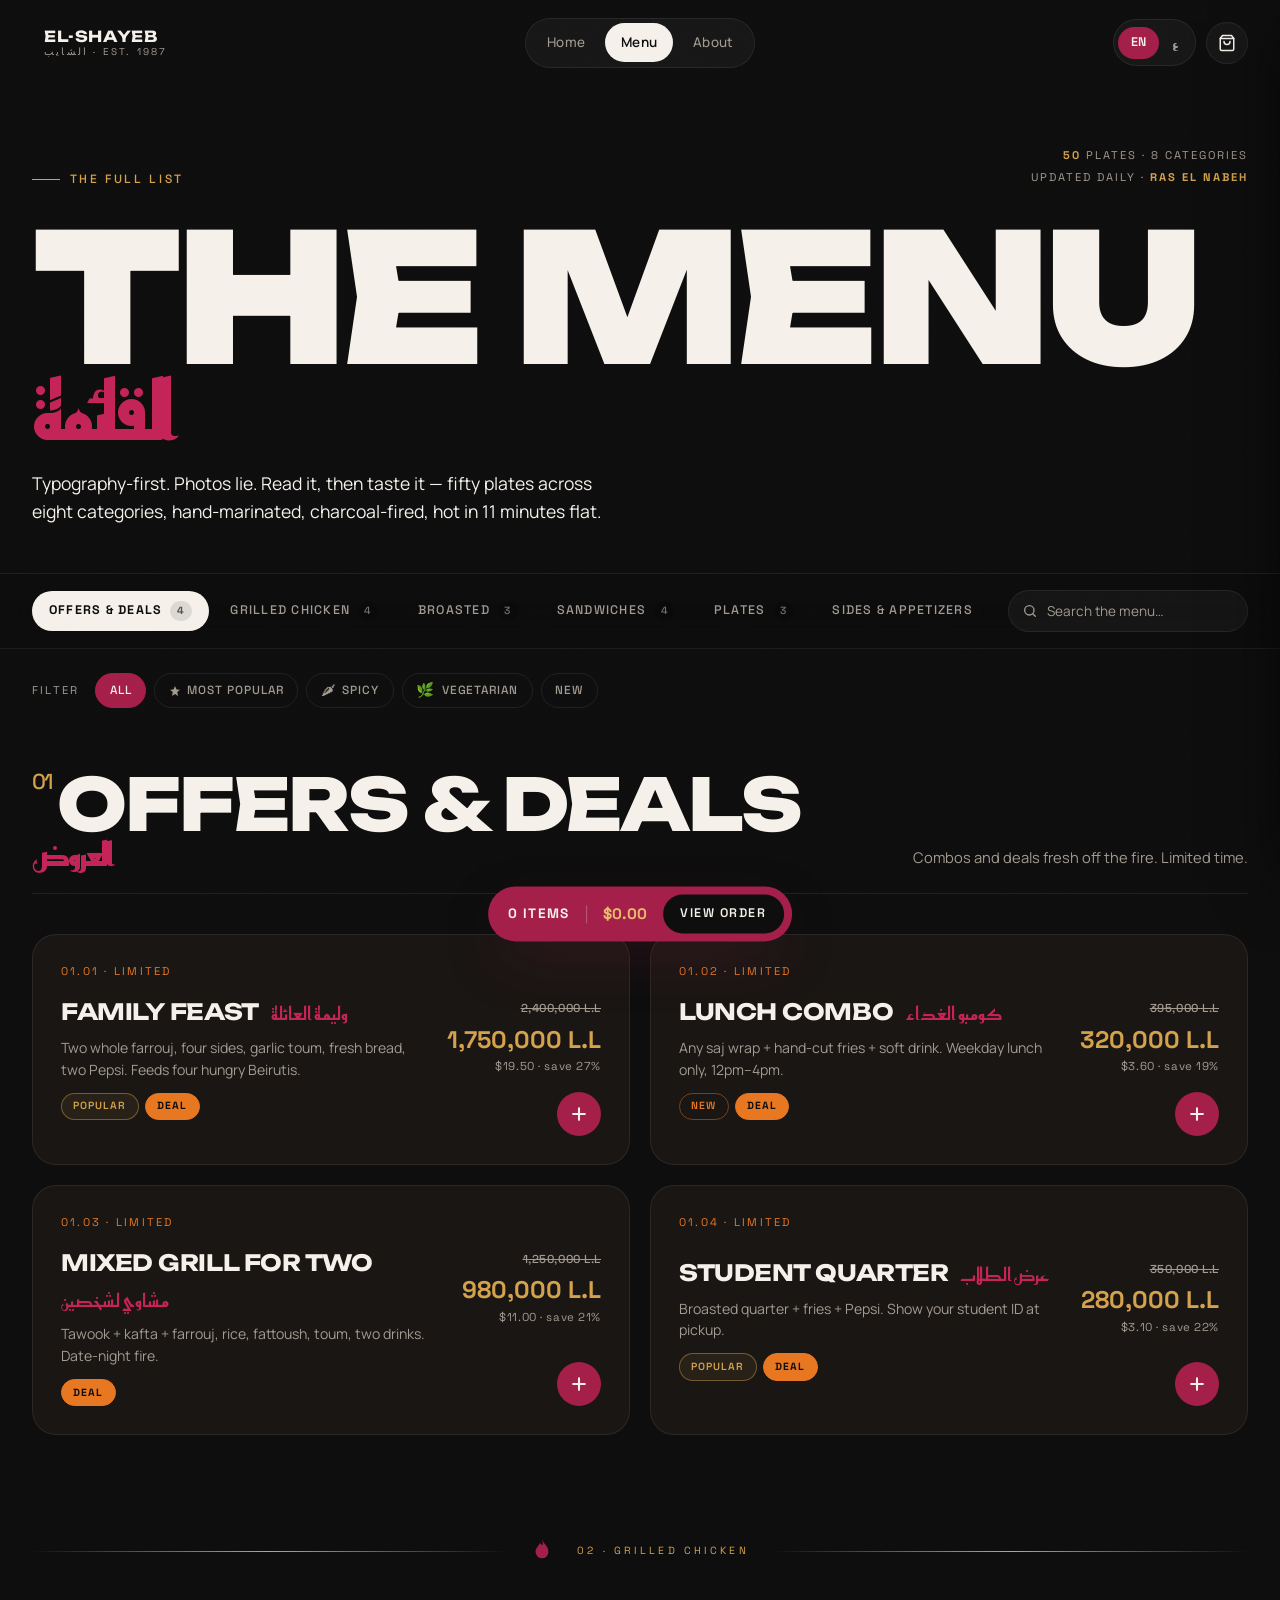
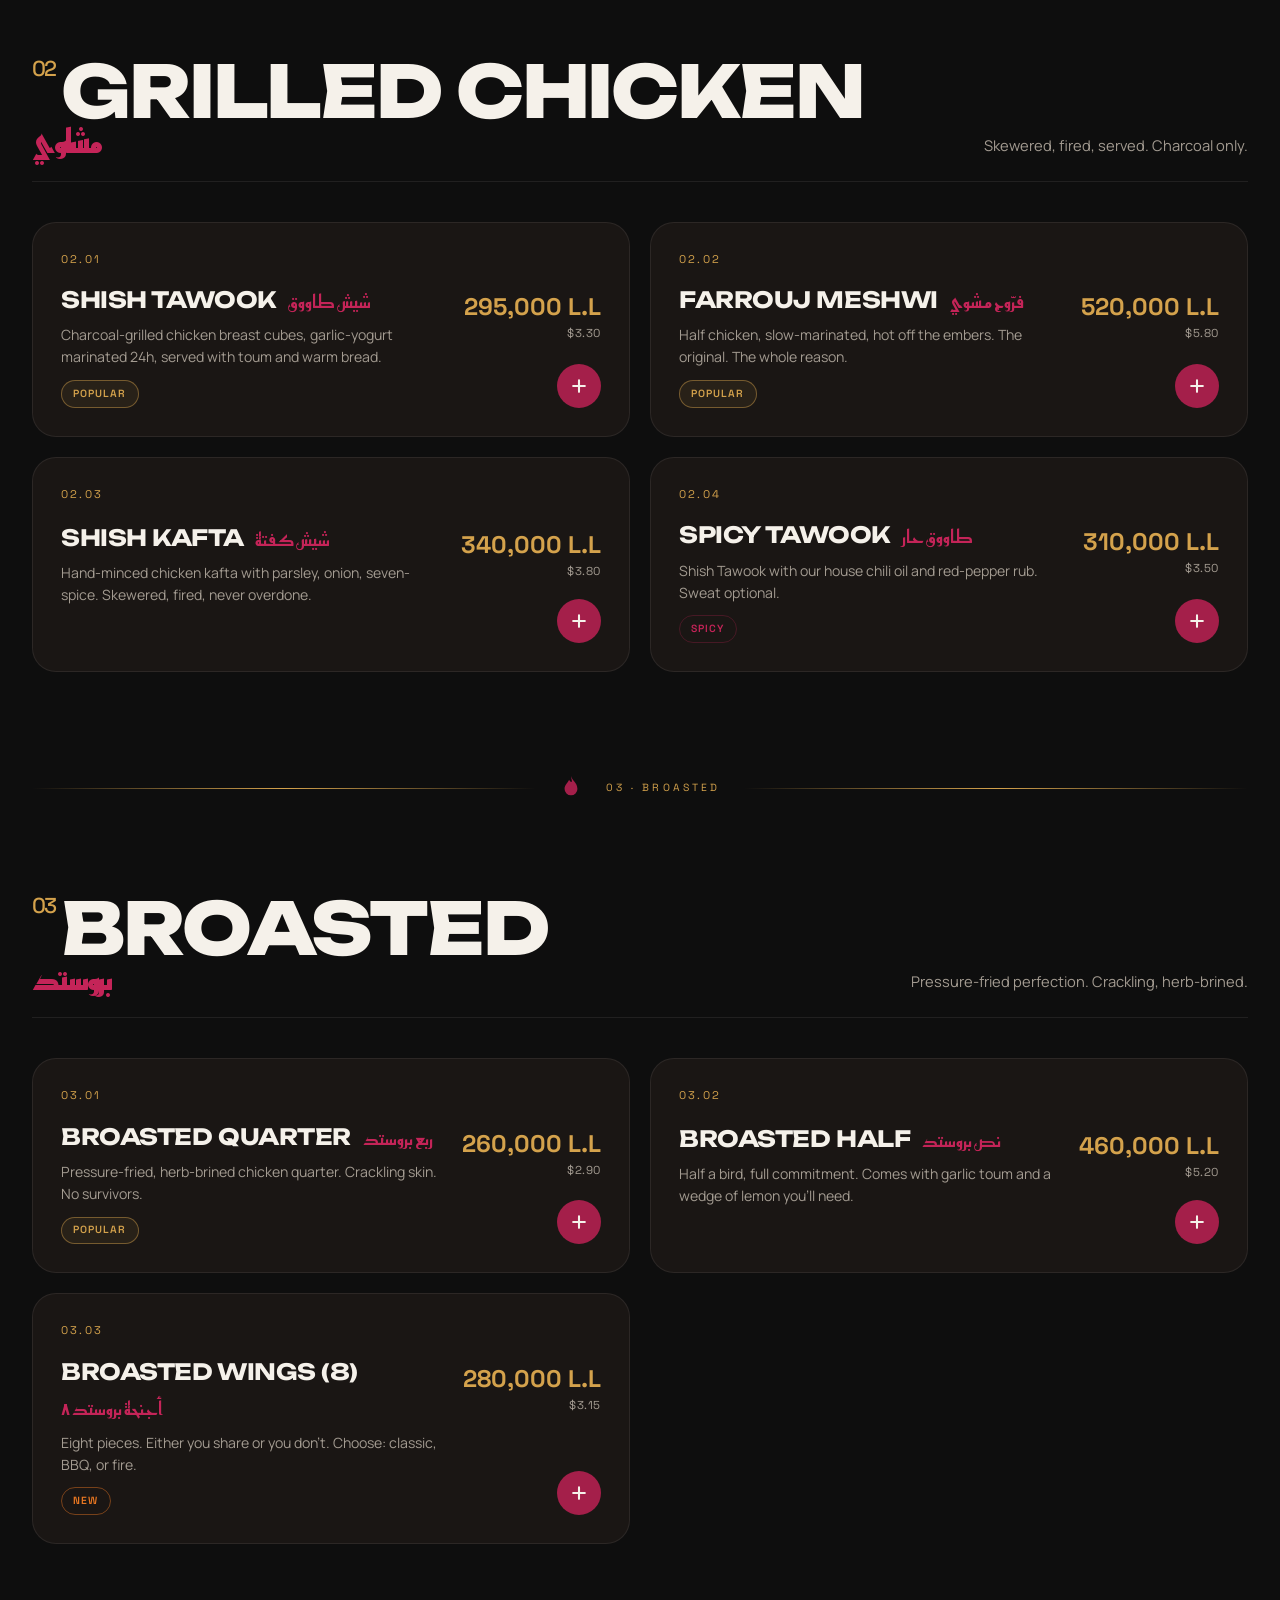
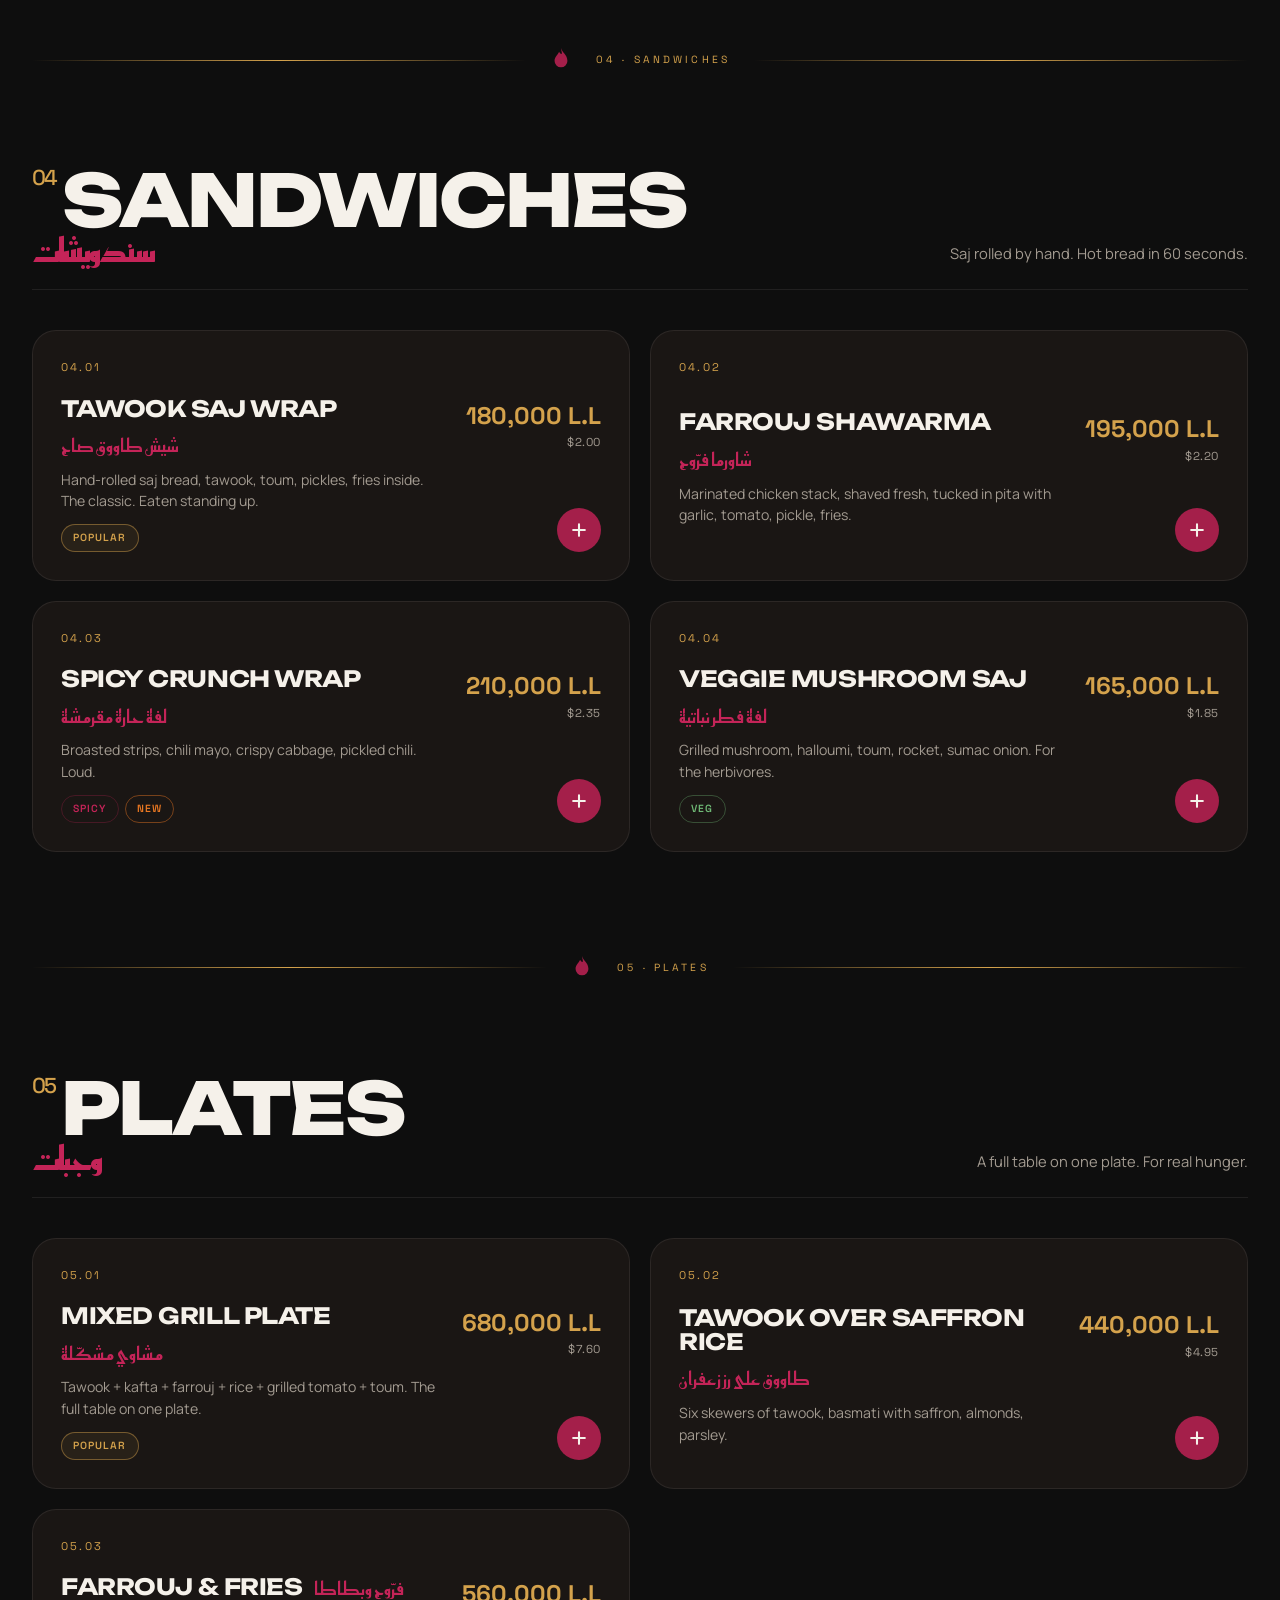
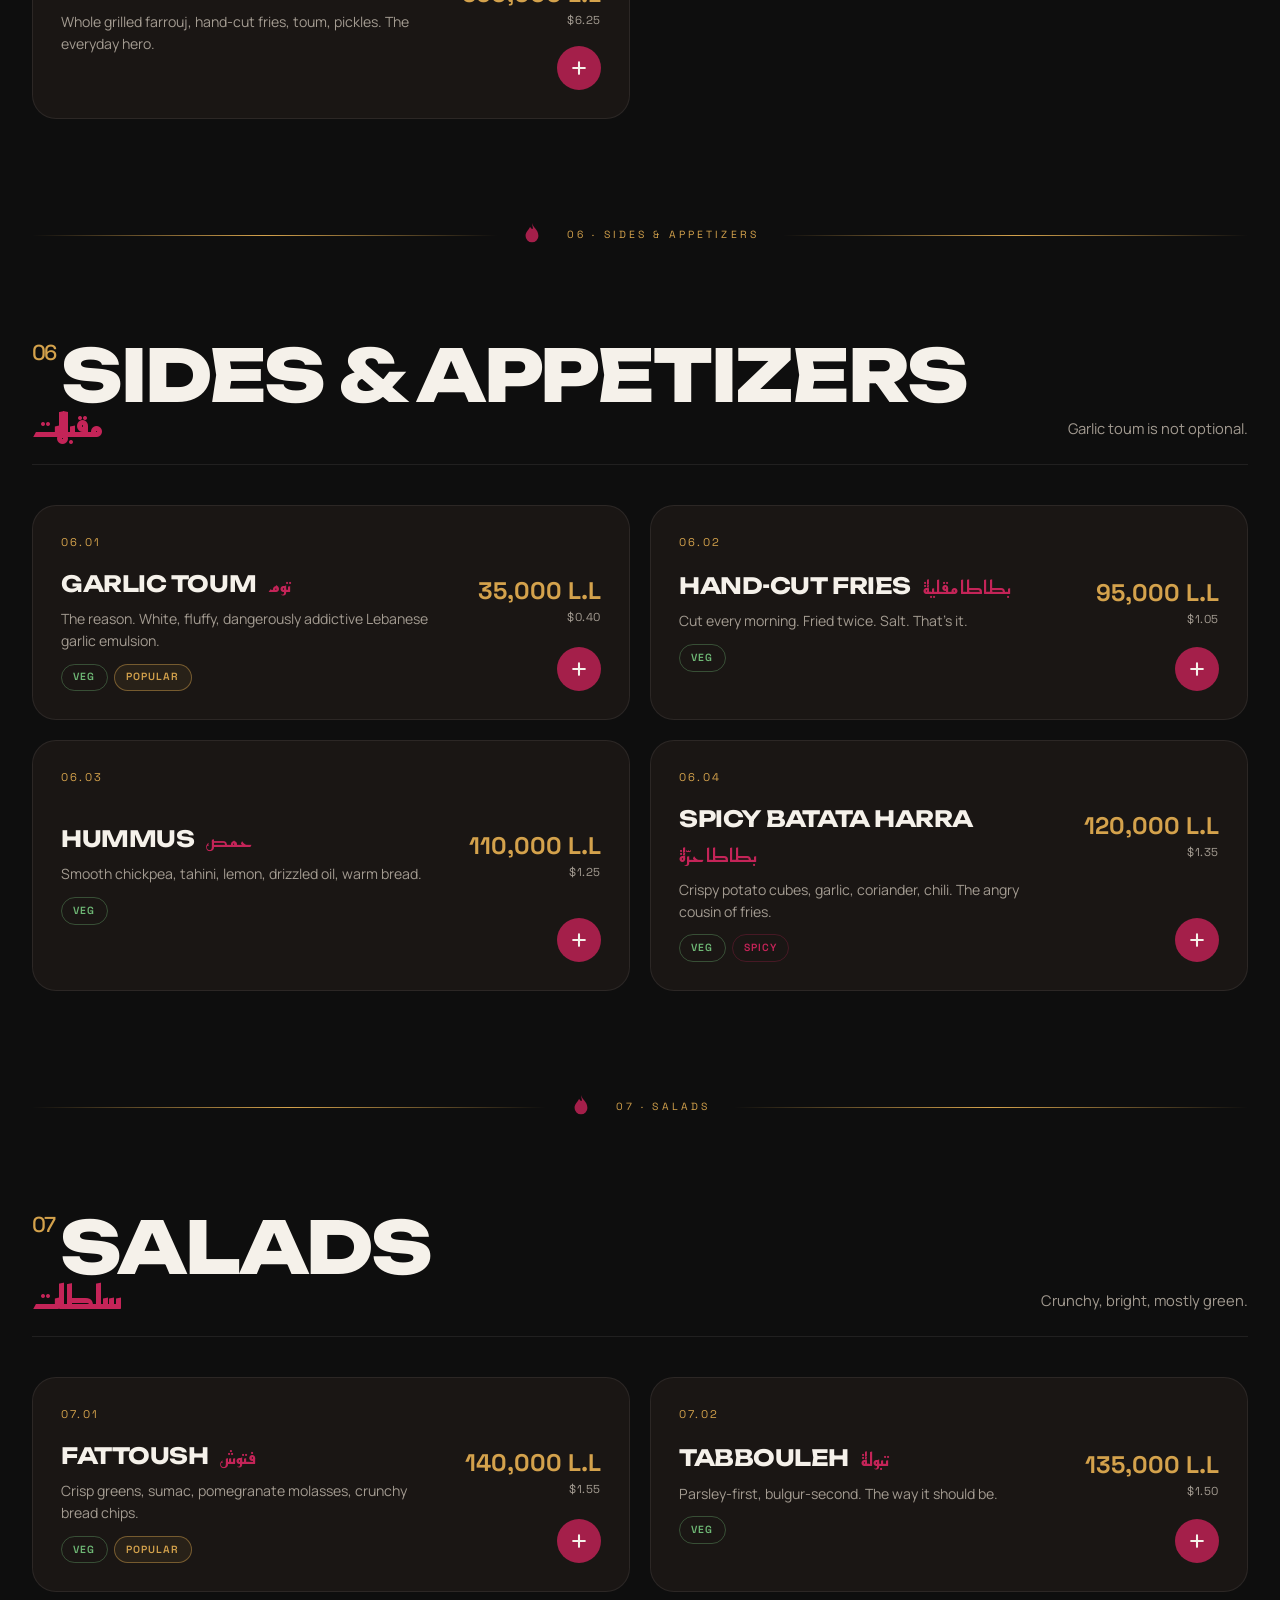
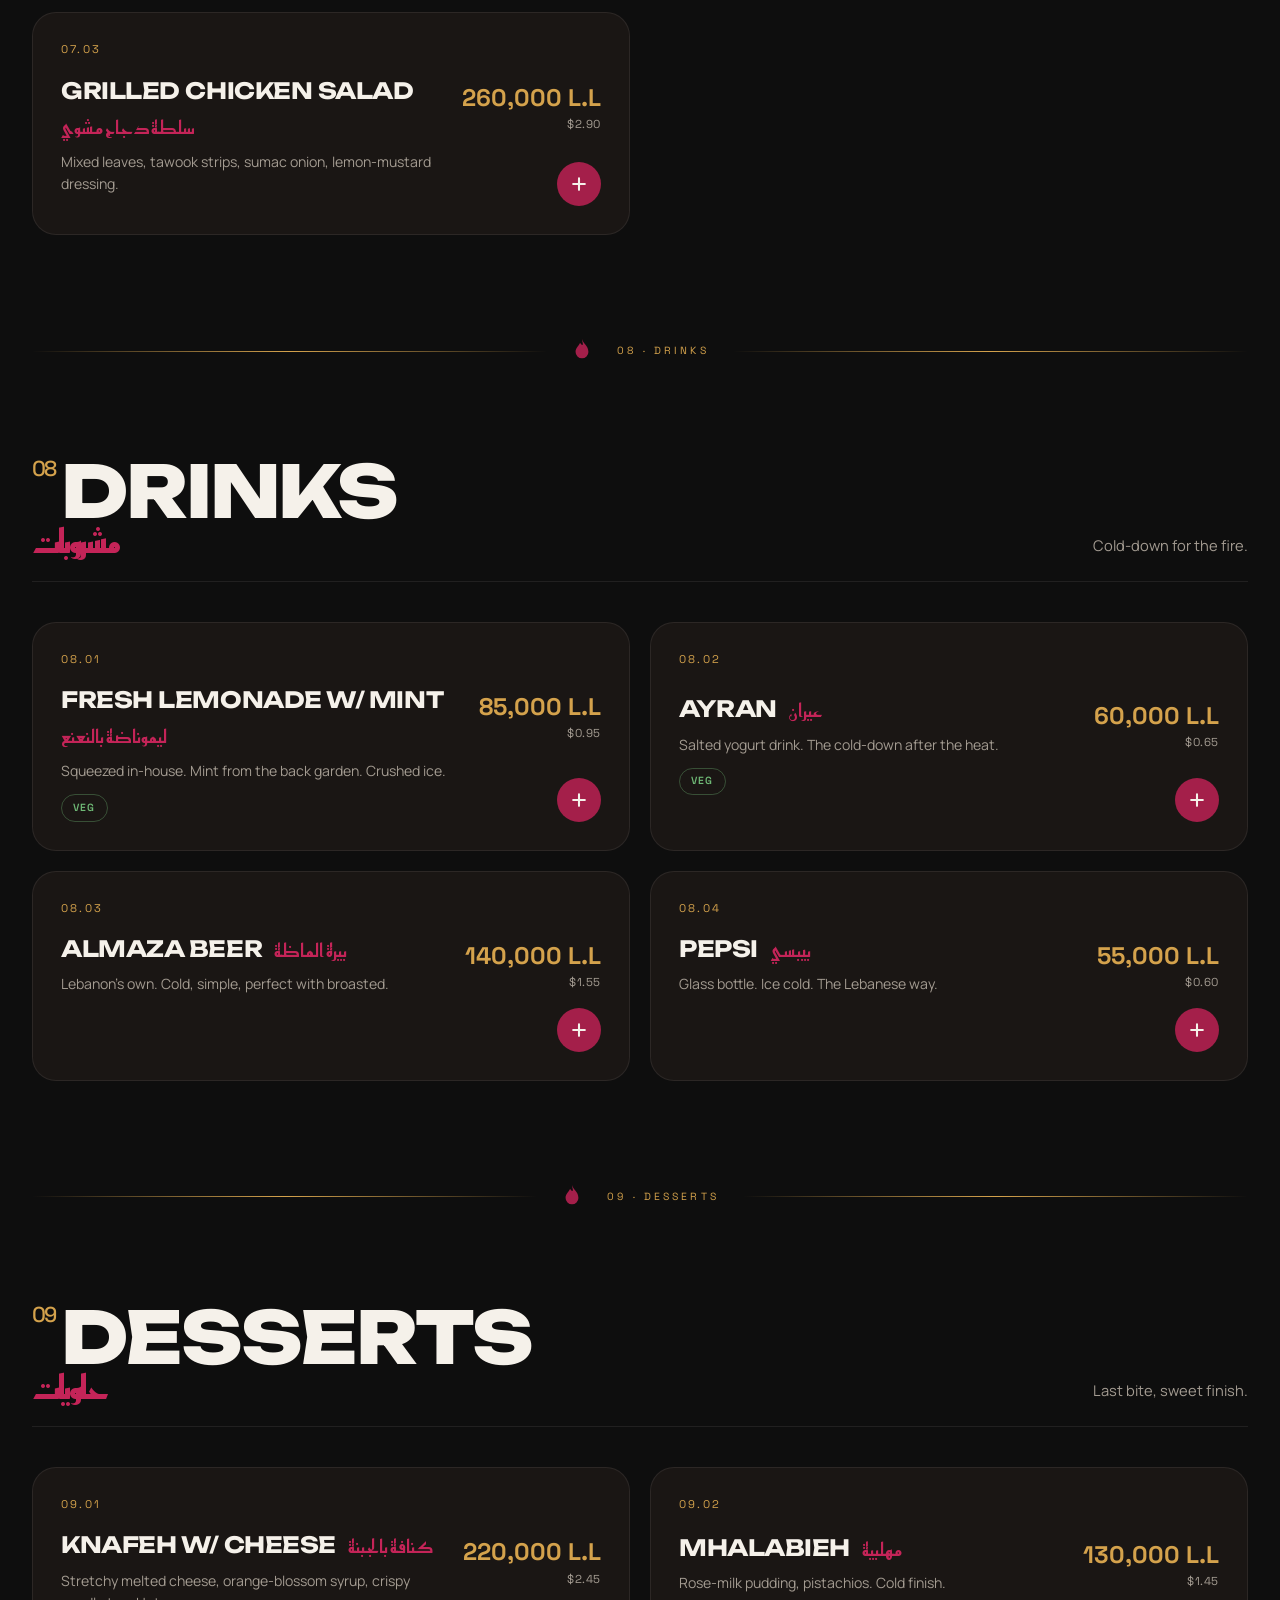
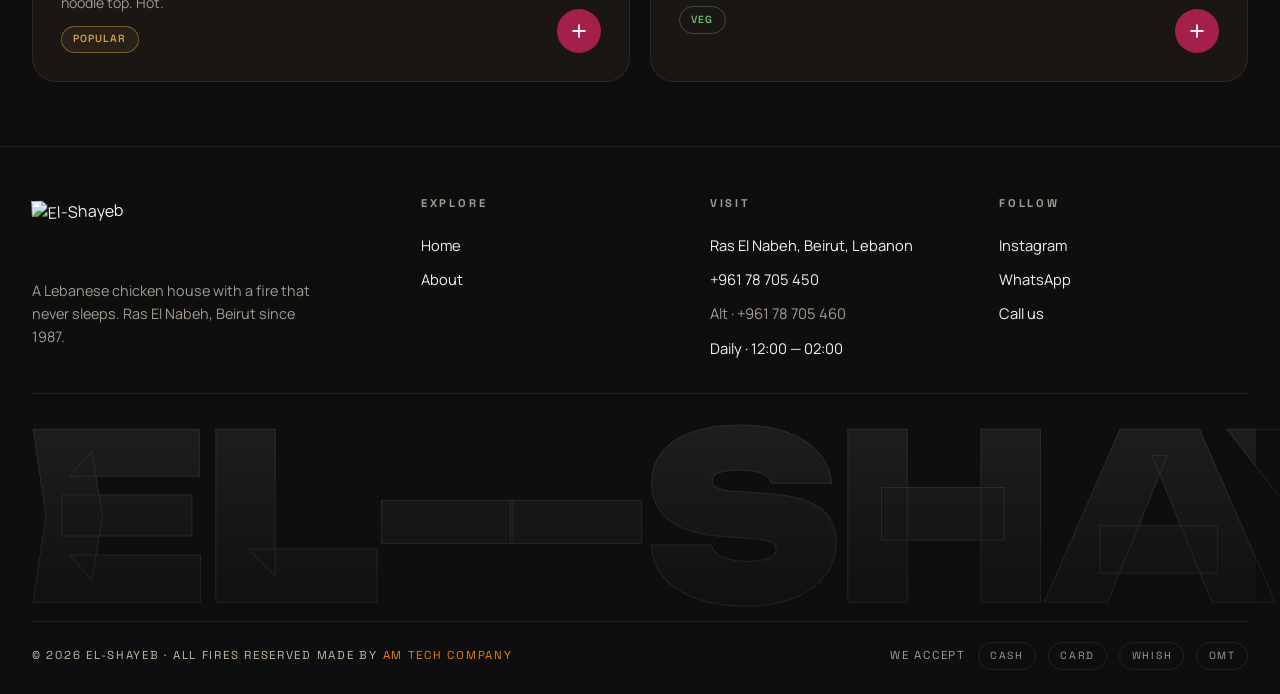
==== menu.html @ a97d41ac "Add files via upload" ====
<!DOCTYPE html>
<html lang="en" dir="ltr">
<head>
<meta charset="UTF-8" />
<meta name="viewport" content="width=device-width, initial-scale=1.0" />
<title>Menu · El-Shayeb — Charcoal Lebanese Chicken</title>
<meta name="description" content="The full El-Shayeb menu. Charcoal-grilled chicken, broasted, saj sandwiches, sides, and desserts." />
<link rel="stylesheet" href="styles.css" />
</head>
<body>

<!-- ============ NAV ============ -->
<nav class="nav" aria-label="Primary">
  <a href="home.html" class="nav__brand" aria-label="El-Shayeb home">
    <img src="assets/logo-light.png" alt="" />
    <span class="nav__brand-text">
      <strong>EL-SHAYEB</strong>
      <span>الشايب · est. 1987</span>
    </span>
  </a>

  <ul class="nav__links" role="menubar">
    <li><a href="home.html" data-i18n="nav.home">Home</a></li>
    <li><a href="menu.html" class="active" data-i18n="nav.menu">Menu</a></li>
    <li><a href="home.html#story" data-i18n="nav.about">About</a></li>
  </ul>

  <div class="nav__actions">
    <div class="lang-toggle" aria-label="Language">
      <button type="button" data-lang="en">EN</button>
      <button type="button" class="ar" data-lang="ar">ع</button>
    </div>
    <button type="button" class="cart-btn magnetic" data-open-cart aria-label="Open cart">
      <svg width="18" height="18" viewBox="0 0 24 24" fill="none" stroke="currentColor" stroke-width="2" stroke-linecap="round" stroke-linejoin="round"><path d="M6 2 3 6v14a2 2 0 0 0 2 2h14a2 2 0 0 0 2-2V6l-3-4Z"/><path d="M3 6h18"/><path d="M16 10a4 4 0 0 1-8 0"/></svg>
      <span class="cart-btn__badge" style="display:none">0</span>
    </button>
    <button type="button" class="nav__menu-btn" aria-label="Menu">
      <svg width="18" height="18" viewBox="0 0 24 24" fill="none" stroke="currentColor" stroke-width="2"><path d="M4 7h16M4 12h16M4 17h16"/></svg>
    </button>
  </div>
</nav>

<!-- ============ MOBILE NAV ============ -->
<aside class="mobile-nav" aria-hidden="true">
  <button type="button" class="mobile-nav__close" aria-label="Close">
    <svg width="18" height="18" viewBox="0 0 24 24" fill="none" stroke="currentColor" stroke-width="2"><path d="M6 6l12 12M18 6L6 18"/></svg>
  </button>
  <ul>
    <li><a href="home.html"><span data-i18n="nav.home">Home</span> <small>01</small></a></li>
    <li><a href="menu.html"><span data-i18n="nav.menu">Menu</span> <small>02</small></a></li>
    <li><a href="home.html#story"><span data-i18n="nav.about">About</span> <small>03</small></a></li>
  </ul>
</aside>

<!-- ============ MENU HERO ============ -->
<header class="menu-hero">
  <div class="menu-hero__bg" aria-hidden="true"></div>
  <div class="menu-hero__inner">
    <div class="menu-hero__top">
      <div>
        <span class="eyebrow">The full list</span>
      </div>
      <div class="menu-hero__meta">
        <span><strong>50</strong> plates · 8 categories</span><br>
        <span>Updated daily · <strong>Ras El Nabeh</strong></span>
      </div>
    </div>

    <h1 class="menu-hero__title">
      <span data-i18n="menu.title">The Menu</span>
      <span class="ar" data-i18n="menu.title.ar">القائمة</span>
    </h1>

    <p class="menu-hero__intro reveal-words" data-i18n="menu.intro">Typography-first. Photos lie. Read it, then taste it — fifty plates across eight categories, hand-marinated, charcoal-fired, hot in 11 minutes flat.</p>
  </div>
</header>

<!-- ============ STICKY TABS ============ -->
<div class="menu-tabs" id="menu-tabs">
  <div class="menu-tabs__inner">
    <div class="menu-tabs__scroll" id="menu-tabs-scroll"><!-- injected --></div>
    <div class="menu-search">
      <svg viewBox="0 0 24 24" fill="none" stroke="currentColor" stroke-width="2" stroke-linecap="round" stroke-linejoin="round"><circle cx="11" cy="11" r="7"/><path d="m20 20-3.5-3.5"/></svg>
      <input type="search" id="menu-search-input" data-i18n-placeholder="menu.search" placeholder="Search the menu…" />
    </div>
  </div>
</div>

<!-- ============ FILTER CHIPS ============ -->
<div class="menu-filters">
  <span class="menu-filters__label" data-i18n="menu.filter">Filter</span>
  <button type="button" class="menu-chip active" data-filter="all"><span data-i18n="menu.filter.all">All</span></button>
  <button type="button" class="menu-chip" data-filter="popular">
    <svg width="12" height="12" viewBox="0 0 24 24" fill="currentColor"><path d="m12 2 3 7 7 .5-5.5 4.7L18 22l-6-3.8L6 22l1.5-7.8L2 9.5 9 9z"/></svg>
    <span data-i18n="menu.filter.popular">Most Popular</span>
  </button>
  <button type="button" class="menu-chip" data-filter="spicy">
    <span style="font-size:0.9rem; line-height:1">🌶</span>
    <span data-i18n="menu.filter.spicy">Spicy</span>
  </button>
  <button type="button" class="menu-chip" data-filter="veg">
    <span style="font-size:0.9rem; line-height:1">🌿</span>
    <span data-i18n="menu.filter.veg">Vegetarian</span>
  </button>
  <button type="button" class="menu-chip" data-filter="new"><span data-i18n="menu.filter.new">New</span></button>
</div>

<!-- ============ MENU SECTIONS ============ -->
<main id="menu-content"></main>

<!-- ============ FOOTER (slim) ============ -->
<footer class="footer">
  <div class="footer__inner">
    <div class="footer__top">
      <div class="footer__brand">
        <img src="assets/logo-light.png" alt="El-Shayeb" />
        <p data-i18n="footer.tagline">A Lebanese chicken house with a fire that never sleeps. Ras El Nabeh, Beirut since 1987.</p>
      </div>
      <div class="footer__col">
        <h4 data-i18n="footer.col1">Explore</h4>
        <ul>
          <li><a href="home.html" data-i18n="nav.home">Home</a></li>
          <li><a href="home.html#story" data-i18n="nav.about">About</a></li>
        </ul>
      </div>
      <div class="footer__col">
        <h4 data-i18n="footer.col2">Visit</h4>
        <ul>
          <li><a href="https://maps.app.goo.gl/VL3NjyqWjMNE4D256" target="_blank" rel="noopener" data-i18n="location.address.value">Ras El Nabeh, Beirut, Lebanon</a></li>
          <li><a href="tel:+96178705450" data-i18n="location.phone.value">+961 78 705 450</a></li>
          <li><a href="tel:+96178705460" style="color:var(--text-muted)">Alt · +961 78 705 460</a></li>
          <li><a href="#">Daily · 12:00 — 02:00</a></li>
        </ul>
      </div>
      <div class="footer__col">
        <h4 data-i18n="footer.col3">Follow</h4>
        <ul>
          <li><a href="https://www.instagram.com/alshayebrestaurant" target="_blank" rel="noopener">Instagram</a></li>
          <li><a href="#">WhatsApp</a></li>
          <li><a href="#">Call us</a></li>
        </ul>
      </div>
    </div>
    <div class="footer__giant" aria-hidden="true">EL—SHAYEB</div>
    <div class="footer__bottom">
      <span style="color: rgb(200, 183, 164);">© 2026 EL-SHAYEB · ALL FIRES RESERVED MADE BY <span style="color: rgb(240, 127, 0);">AM TECH COMPANY</span></span>
      <div class="footer__pay">
        <span>We accept</span>
        <span class="footer__pay-chip">CASH</span>
        <span class="footer__pay-chip">CARD</span>
        <span class="footer__pay-chip">WHISH</span>
        <span class="footer__pay-chip">OMT</span>
      </div>
    </div>
  </div>
</footer>

<!-- ============ FLOATING ORDER CHIP ============ -->
<button type="button" class="order-chip" data-open-cart>
  <span class="order-chip__count"><span data-chip-count>0</span> <span data-i18n="order.items">items</span></span>
  <span class="order-chip__sep"></span>
  <span class="order-chip__total" data-chip-total>$0.00</span>
  <span class="order-chip__btn" data-i18n="order.view">View order
    <svg width="14" height="14" viewBox="0 0 24 24" fill="none" stroke="currentColor" stroke-width="2.5" stroke-linecap="round"><path d="M5 12h14M13 6l6 6-6 6"/></svg>
  </span>
</button>

<!-- ============ CART DRAWER ============ -->
<div class="cart-drawer__scrim"></div>
<aside class="cart-drawer" aria-label="Cart">
  <div class="cart-drawer__head">
    <h3><span data-i18n="cart.title">Your Order</span></h3>
    <button type="button" class="cart-drawer__close" aria-label="Close">
      <svg width="16" height="16" viewBox="0 0 24 24" fill="none" stroke="currentColor" stroke-width="2"><path d="M6 6l12 12M18 6L6 18"/></svg>
    </button>
  </div>
  <div class="cart-drawer__empty">
    <svg width="56" height="56" viewBox="0 0 24 24" fill="none" stroke="currentColor" stroke-width="1.5"><circle cx="9" cy="20" r="1.5"/><circle cx="17" cy="20" r="1.5"/><path d="M2 3h3l2.7 12.6a2 2 0 0 0 2 1.6h8a2 2 0 0 0 2-1.5L22 8H6"/></svg>
    <h4 data-i18n="cart.empty.title">Empty plate.</h4>
    <p data-i18n="cart.empty.body">Browse the menu and start the fire.</p>
  </div>
  <div class="cart-drawer__items" style="display:none"></div>
  <div class="cart-drawer__foot" style="display:none">
    <div class="cart-drawer__row">
      <span data-i18n="cart.subtotal">Subtotal</span>
      <span><strong class="price" data-sub-lbp>0 L.L</strong> · <span class="text-mono" style="color:var(--text-muted)" data-sub-usd>$0.00</span></span>
    </div>
    <div class="cart-drawer__row">
      <span data-i18n="cart.delivery">Delivery</span>
      <span><strong class="price">50,000 L.L</strong> · <span class="text-mono" style="color:var(--text-muted)">$0.55</span></span>
    </div>
    <div class="cart-drawer__row total">
      <span data-i18n="cart.total">Total</span>
      <span><strong data-total-lbp>0 L.L</strong> · <span class="text-mono" style="color:var(--text-muted)" data-total-usd>$0.00</span></span>
    </div>
    <a href="#" class="btn btn--primary" style="justify-content:center; width:100%;" data-i18n="cart.checkout">Checkout <span class="arrow" aria-hidden="true">→</span></a>
  </div>
</aside>

<script src="app.js"></script>
<script>
function fmtLBP(n) { return n.toLocaleString('en-US') + ' L.L'; }
function fmtUSD(n) { return '$' + n.toFixed(2); }

const CATS = ['offers','grilled','broasted','sandwiches','plates','sides','salads','drinks','desserts'];
let activeFilter = 'all';
let searchTerm = '';

function buildTabs(lang) {
  const wrap = document.getElementById('menu-tabs-scroll');
  wrap.innerHTML = CATS.map((c, i) => {
    const count = MENU.filter(m => m.category === c).length;
    return `<a href="#cat-${c}" class="menu-tab ${i===0?'active':''}" data-tab="${c}">
      ${CAT_LABEL[c][lang]} <span class="menu-tab__count">${count}</span>
    </a>`;
  }).join('');
  wrap.querySelectorAll('.menu-tab').forEach(t => {
    t.addEventListener('click', (e) => {
      e.preventDefault();
      const sec = document.getElementById('cat-' + t.dataset.tab);
      if (sec) window.scrollTo({ top: sec.offsetTop - 80, behavior: 'smooth' });
    });
  });
}

function tagLabel(tag, lang) {
  const labels = {
    spicy:   { en: 'Spicy',   ar: 'حار' },
    vegetarian: { en: 'Veg',  ar: 'نباتي' },
    veg:     { en: 'Veg',     ar: 'نباتي' },
    popular: { en: 'Popular', ar: 'الأشهر' },
    new:     { en: 'New',     ar: 'جديد' },
    deal:    { en: 'Deal',    ar: 'عرض' }
  };
  return labels[tag] ? labels[tag][lang] : tag;
}
function tagCls(tag) {
  return { spicy: 'tag--spicy', vegetarian: 'tag--veg', veg: 'tag--veg', popular: 'tag--pop', new: 'tag--new', deal: 'tag--deal' }[tag] || '';
}

function passes(item) {
  if (activeFilter !== 'all') {
    const t = item.tags || [];
    if (activeFilter === 'popular' && !t.includes('popular')) return false;
    if (activeFilter === 'spicy' && !t.includes('spicy')) return false;
    if (activeFilter === 'veg' && !t.includes('veg') && !t.includes('vegetarian')) return false;
    if (activeFilter === 'new' && !t.includes('new')) return false;
  }
  if (searchTerm) {
    const s = searchTerm.toLowerCase();
    const txt = (item.name.en + ' ' + item.name.ar + ' ' + item.desc.en + ' ' + item.desc.ar).toLowerCase();
    if (!txt.includes(s)) return false;
  }
  return true;
}

function renderMenu(lang) {
  const main = document.getElementById('menu-content');
  let html = '';
  CATS.forEach((c, ci) => {
    const items = MENU.filter(m => m.category === c && passes(m));
    if (items.length === 0 && (activeFilter !== 'all' || searchTerm)) return; // hide empty when filtering
    html += `
      <section class="menu-section" id="cat-${c}" data-cat="${c}">
        <div class="menu-section__head">
          <h2 class="menu-section__title">
            <span class="num">${CAT_LABEL[c].sub}</span>${CAT_LABEL[c][lang]}
            <span class="ar">${lang === 'en' ? CAT_LABEL[c].ar : CAT_LABEL[c].en}</span>
          </h2>
          <p class="menu-section__intro">${
            { offers: { en: 'Combos and deals fresh off the fire. Limited time.', ar: 'كومبوهات وعروض من النار. لوقت محدود.' },
              grilled: { en: 'Skewered, fired, served. Charcoal only.', ar: 'مشوي على الفحم. لا غير.' },
              broasted: { en: 'Pressure-fried perfection. Crackling, herb-brined.', ar: 'مقلي بإتقان. مقرمش، منقوع بالأعشاب.' },
              sandwiches: { en: 'Saj rolled by hand. Hot bread in 60 seconds.', ar: 'صاج مدلوك باليد. خبز ساخن خلال ٦٠ ثانية.' },
              plates: { en: 'A full table on one plate. For real hunger.', ar: 'طاولة كاملة في صحن واحد.' },
              sides: { en: 'Garlic toum is not optional.', ar: 'التوم ليس اختيارياً.' },
              salads: { en: 'Crunchy, bright, mostly green.', ar: 'مقرمش، أخضر، منعش.' },
              drinks: { en: 'Cold-down for the fire.', ar: 'البرد بعد النار.' },
              desserts: { en: 'Last bite, sweet finish.', ar: 'اللقمة الأخيرة، ختام حلو.' }
            }[c][lang]
          }</p>
        </div>
        <div class="menu-grid">
          ${items.map((it, i) => `
            <article class="menu-item ${c==='offers' ? 'menu-item--deal' : ''} fade-up" data-item="${it.id}">
              <div class="menu-item__num">${CAT_LABEL[c].sub}.${String(i+1).padStart(2,'0')}${c==='offers' ? ' · LIMITED' : ''}</div>
              <div class="menu-item__body">
                <div class="menu-item__title-row">
                  <span class="menu-item__title">${it.name[lang]}</span>
                  <span class="menu-item__title-ar">${lang === 'en' ? it.name.ar : it.name.en}</span>
                </div>
                <p class="menu-item__desc">${it.desc[lang]}</p>
                <div class="menu-item__tags">
                  ${(it.tags||[]).map(t => `<span class="tag ${tagCls(t)}">${tagLabel(t, lang)}</span>`).join('')}
                </div>
              </div>
              <div class="menu-item__right">
                <div class="menu-item__price">
                  ${it.original ? `<span class="menu-item__price-old">${fmtLBP(it.original.lbp)}</span>` : ''}
                  <strong>${fmtLBP(it.lbp)}</strong>
                  <span>${fmtUSD(it.usd)}${it.original ? ` · save ${Math.round((1 - it.usd / it.original.usd) * 100)}%` : ''}</span>
                </div>
                <button type="button" class="menu-item__add" data-add="${it.id}" aria-label="Add ${it.name[lang]}">
                  <svg width="20" height="20" viewBox="0 0 24 24" fill="none" stroke="currentColor" stroke-width="2.5" stroke-linecap="round" stroke-linejoin="round"><path d="M12 5v14M5 12h14"/></svg>
                </button>
              </div>
            </article>
          `).join('')}
        </div>
      </section>
    `;
    if (ci < CATS.length - 1) {
      html += `
        <div class="flame-divider" aria-hidden="true">
          <span class="line"></span>
          <span class="icon">
            <svg width="22" height="24" viewBox="0 0 24 26" fill="currentColor"><path d="M12 0 C 13 5, 19 7, 19 14 A 7 7 0 0 1 5 14 C 5 10, 8 8, 10 4 C 11 6, 12 7, 13 6 C 13 4, 12 2, 12 0 Z"/></svg>
          </span>
          <span class="label">${CAT_LABEL[CATS[ci+1]].sub} · ${CAT_LABEL[CATS[ci+1]][lang]}</span>
          <span class="line"></span>
        </div>`;
    }
  });

  // empty state
  if (!html.trim()) {
    html = `
      <section class="menu-section" style="text-align:center; padding-top:4rem; padding-bottom:6rem;">
        <h2 class="menu-section__title" style="margin-bottom:1rem;">No matches.</h2>
        <p class="menu-section__intro" style="margin: 0 auto;">Try a different search or clear the filter.</p>
      </section>`;
  }
  main.innerHTML = html;

  // Reveal observer (re-bind for new elements)
  const io = new IntersectionObserver((entries) => {
    entries.forEach(e => { if (e.isIntersecting) { e.target.classList.add('in-view'); io.unobserve(e.target); } });
  }, { threshold: 0.12 });
  main.querySelectorAll('.fade-up').forEach(el => io.observe(el));

  // Add to cart handlers
  main.querySelectorAll('[data-add]').forEach(b => {
    b.addEventListener('click', () => {
      const it = MENU.find(m => m.id === b.dataset.add);
      cart.add(it);
      b.animate([{transform:'rotate(0) scale(1)'},{transform:'rotate(180deg) scale(1.15)'},{transform:'rotate(0) scale(1)'}],{duration:600, easing:'cubic-bezier(0.16, 1, 0.3, 1)'});
    });
  });
}

// Filter chips
document.querySelectorAll('[data-filter]').forEach(chip => {
  chip.addEventListener('click', () => {
    document.querySelectorAll('[data-filter]').forEach(c => c.classList.remove('active'));
    chip.classList.add('active');
    activeFilter = chip.dataset.filter;
    renderMenu(currentLang());
  });
});

// Search
document.getElementById('menu-search-input').addEventListener('input', (e) => {
  searchTerm = e.target.value;
  renderMenu(currentLang());
});

// Scroll spy
function setupScrollSpy() {
  const tabs = document.querySelectorAll('[data-tab]');
  const onScroll = () => {
    let active = null;
    document.querySelectorAll('[data-cat]').forEach(sec => {
      const r = sec.getBoundingClientRect();
      if (r.top < 160 && r.bottom > 160) active = sec.dataset.cat;
    });
    if (!active) {
      const sections = [...document.querySelectorAll('[data-cat]')];
      const top = sections.find(s => s.getBoundingClientRect().top >= -10);
      active = top ? top.dataset.cat : (sections[0] && sections[0].dataset.cat);
    }
    tabs.forEach(t => t.classList.toggle('active', t.dataset.tab === active));
    // ensure active tab is visible in horizontal scroll
    const at = document.querySelector(`[data-tab="${active}"]`);
    if (at) {
      const wrap = document.getElementById('menu-tabs-scroll');
      const r = at.getBoundingClientRect();
      const wr = wrap.getBoundingClientRect();
      if (r.left < wr.left) wrap.scrollBy({ left: r.left - wr.left - 20, behavior: 'smooth' });
      if (r.right > wr.right) wrap.scrollBy({ left: r.right - wr.right + 20, behavior: 'smooth' });
    }
  };
  window.addEventListener('scroll', onScroll, { passive: true });
}

window.renderDynamicForLang = function(lang) {
  buildTabs(lang);
  renderMenu(lang);
  if (window.renderCart) window.renderCart();
};

window.afterInit = () => {
  buildTabs(currentLang());
  renderMenu(currentLang());
  setupScrollSpy();
};
</script>

</body>
</html>
---- styles.css ----
/* ============================================
   EL-SHAYEB · Design System
   Warm Modern · Beirut Nightlife · Rebellious
   ============================================ */

/* Fonts: editorial-display + clean body + Arabic + technical numerals */
@import url('https://fonts.googleapis.com/css2?family=Unbounded:wght@400;500;600;700;800;900&family=Manrope:wght@300;400;500;600;700;800&family=Space+Grotesk:wght@400;500;600;700&family=IBM+Plex+Sans+Arabic:wght@300;400;500;600;700&family=Reem+Kufi:wght@500;600;700&display=swap');

/* ============================================
   TOKENS
   ============================================ */
:root {
  --bg-primary: #0E0E0E;
  --bg-secondary: #1A1614;
  --bg-tertiary: #221C19;
  --bg-warm: #FBF6EE;
  --bg-warm-2: #F2EADC;

  --brand-flame: #A41F4A;
  --brand-flame-2: #C42458;
  --brand-ember: #E87722;
  --brand-ember-2: #FF9344;
  --brand-gold: #D4A24C;
  --brand-gold-2: #E8BC6B;

  --text-primary: #F5F1EA;
  --text-muted: #A39B91;
  --text-dim: #5C544C;
  --text-dark: #1A1614;
  --text-dark-muted: #5C544C;

  --border-warm: rgba(212, 162, 76, 0.18);
  --border-flame: rgba(164, 31, 74, 0.32);
  --border-dim: rgba(245, 241, 234, 0.08);

  --font-display: 'Unbounded', sans-serif;
  --font-body: 'Manrope', sans-serif;
  --font-mono: 'Space Grotesk', monospace;
  --font-arabic: 'IBM Plex Sans Arabic', 'Reem Kufi', sans-serif;
  --font-arabic-display: 'Reem Kufi', 'IBM Plex Sans Arabic', sans-serif;

  --shadow-flame: 0 20px 60px -20px rgba(164, 31, 74, 0.5);
  --shadow-ember: 0 20px 60px -20px rgba(232, 119, 34, 0.4);
  --shadow-card: 0 4px 24px -4px rgba(0, 0, 0, 0.5);

  --ease-out: cubic-bezier(0.16, 1, 0.3, 1);
  --ease-in-out: cubic-bezier(0.83, 0, 0.17, 1);
}

[lang="ar"] {
  --font-display: 'Reem Kufi', sans-serif;
  --font-body: 'IBM Plex Sans Arabic', sans-serif;
}

* { box-sizing: border-box; margin: 0; padding: 0; }

html {
  background: var(--bg-primary);
  color: var(--text-primary);
  scroll-behavior: smooth;
  -webkit-font-smoothing: antialiased;
  text-rendering: optimizeLegibility;
}

body {
  font-family: var(--font-body);
  font-weight: 400;
  font-size: 16px;
  line-height: 1.55;
  background: var(--bg-primary);
  color: var(--text-primary);
  overflow-x: hidden;
  min-height: 100vh;
}

[dir="rtl"] body { font-family: var(--font-arabic); }

img, svg { display: block; max-width: 100%; }
button { font: inherit; color: inherit; background: none; border: none; cursor: pointer; }
a { color: inherit; text-decoration: none; }

::selection { background: var(--brand-flame); color: var(--text-primary); }

/* ============================================
   GRAIN + NOISE OVERLAY (subtle texture)
   ============================================ */
body::before {
  content: "";
  position: fixed;
  inset: 0;
  pointer-events: none;
  z-index: 1;
  background-image: url("data:image/svg+xml;utf8,<svg xmlns='http://www.w3.org/2000/svg' width='200' height='200'><filter id='n'><feTurbulence baseFrequency='0.9' numOctaves='2' seed='5'/><feColorMatrix values='0 0 0 0 0.96  0 0 0 0 0.94  0 0 0 0 0.91  0 0 0 0.5 0'/></filter><rect width='100%25' height='100%25' filter='url(%23n)' opacity='0.5'/></svg>");
  mix-blend-mode: overlay;
  opacity: 0.06;
}

/* ============================================
   TYPOGRAPHY
   ============================================ */
.display {
  font-family: var(--font-display);
  font-weight: 800;
  line-height: 0.88;
  letter-spacing: -0.035em;
  text-transform: uppercase;
}
.display-xl  { font-size: clamp(3.5rem, 13vw, 12rem); }
.display-l   { font-size: clamp(3rem, 9vw, 8rem); }
.display-m   { font-size: clamp(2.25rem, 6vw, 5rem); }
.display-s   { font-size: clamp(1.75rem, 4vw, 3rem); }

.eyebrow {
  font-family: var(--font-mono);
  font-size: 0.75rem;
  font-weight: 500;
  letter-spacing: 0.22em;
  text-transform: uppercase;
  color: var(--brand-gold);
  display: inline-flex;
  align-items: center;
  gap: 0.6rem;
}
.eyebrow::before {
  content: "";
  width: 28px;
  height: 1px;
  background: currentColor;
}
[dir="rtl"] .eyebrow { letter-spacing: 0; font-family: var(--font-arabic); }

.text-arabic {
  font-family: var(--font-arabic-display);
  font-weight: 600;
}

.text-mono {
  font-family: var(--font-mono);
  font-feature-settings: 'tnum';
}

.price {
  font-family: var(--font-mono);
  font-weight: 600;
  font-feature-settings: 'tnum';
  color: var(--brand-gold);
}

/* Word-by-word reveal */
.reveal-words { display: inline-block; }
.reveal-words .word {
  display: inline-block;
  overflow: hidden;
  vertical-align: top;
}
.reveal-words .word > span {
  display: inline-block;
  transform: translateY(110%);
  transition: transform 1s var(--ease-out);
}
.reveal-words.in-view .word > span {
  transform: translateY(0);
}
.reveal-words .word:nth-child(1) > span { transition-delay: 0.05s; }
.reveal-words .word:nth-child(2) > span { transition-delay: 0.12s; }
.reveal-words .word:nth-child(3) > span { transition-delay: 0.19s; }
.reveal-words .word:nth-child(4) > span { transition-delay: 0.26s; }
.reveal-words .word:nth-child(5) > span { transition-delay: 0.33s; }
.reveal-words .word:nth-child(6) > span { transition-delay: 0.40s; }
.reveal-words .word:nth-child(7) > span { transition-delay: 0.47s; }
.reveal-words .word:nth-child(8) > span { transition-delay: 0.54s; }

.fade-up {
  opacity: 1;
  transform: translateY(0);
  transition: opacity 0.9s var(--ease-out), transform 0.9s var(--ease-out);
}
.js-reveals .fade-up:not(.in-view) {
  opacity: 0;
  transform: translateY(28px);
}

/* ============================================
   BUTTONS
   ============================================ */
.btn {
  position: relative;
  display: inline-flex;
  align-items: center;
  gap: 0.75rem;
  padding: 1.1rem 1.75rem;
  font-family: var(--font-mono);
  font-size: 0.85rem;
  font-weight: 600;
  letter-spacing: 0.12em;
  text-transform: uppercase;
  border-radius: 999px;
  transition: transform 0.4s var(--ease-out), background 0.3s, color 0.3s, box-shadow 0.3s;
  white-space: nowrap;
  isolation: isolate;
  overflow: hidden;
  cursor: pointer;
}
.btn--primary {
  background: var(--brand-flame);
  color: var(--text-primary);
  box-shadow: var(--shadow-flame);
}
.btn--primary::before {
  content: "";
  position: absolute;
  inset: 0;
  background: var(--brand-ember);
  transform: translateY(100%);
  transition: transform 0.5s var(--ease-out);
  z-index: -1;
}
.btn--primary:hover::before { transform: translateY(0); }
.btn--primary:hover { box-shadow: var(--shadow-ember); }

.btn--outline {
  background: transparent;
  color: var(--text-primary);
  border: 1px solid rgba(245, 241, 234, 0.3);
}
.btn--outline:hover { background: var(--text-primary); color: var(--bg-primary); }

.btn--ghost {
  background: transparent;
  color: var(--text-primary);
  padding-left: 0.5rem;
  padding-right: 0.5rem;
}
.btn--ghost::after {
  content: "";
  position: absolute;
  left: 0.5rem; right: 0.5rem; bottom: 0.7rem;
  height: 1px;
  background: currentColor;
  transform-origin: right;
  transform: scaleX(0);
  transition: transform 0.5s var(--ease-out);
}
.btn--ghost:hover::after { transform-origin: left; transform: scaleX(1); }

.btn .arrow {
  display: inline-flex;
  transition: transform 0.4s var(--ease-out);
}
.btn:hover .arrow { transform: translateX(4px); }
[dir="rtl"] .btn .arrow { transform: scaleX(-1); }
[dir="rtl"] .btn:hover .arrow { transform: scaleX(-1) translateX(4px); }

/* Magnetic wrapper */
.magnetic { display: inline-block; }

/* ============================================
   NAVBAR
   ============================================ */
.nav {
  position: fixed;
  top: 0; left: 0; right: 0;
  z-index: 60;
  padding: 1.1rem 2rem;
  display: flex;
  align-items: center;
  justify-content: space-between;
  gap: 2rem;
  transition: background 0.4s, backdrop-filter 0.4s, border-color 0.4s, padding 0.3s;
  border-bottom: 1px solid transparent;
}
.nav.scrolled {
  background: rgba(14, 14, 14, 0.72);
  backdrop-filter: blur(20px) saturate(140%);
  -webkit-backdrop-filter: blur(20px) saturate(140%);
  border-bottom-color: var(--border-dim);
  padding-top: 0.85rem;
  padding-bottom: 0.85rem;
}

.nav__brand {
  display: flex;
  align-items: center;
  gap: 0.75rem;
  flex-shrink: 0;
}
.nav__brand img { height: 44px; width: auto; transform: rotate(-2deg); }
.nav__brand-text {
  display: flex;
  flex-direction: column;
  line-height: 1;
}
.nav__brand-text strong {
  font-family: var(--font-display);
  font-size: 0.95rem;
  font-weight: 700;
  letter-spacing: 0.04em;
}
.nav__brand-text span {
  font-family: var(--font-mono);
  font-size: 0.62rem;
  letter-spacing: 0.22em;
  color: var(--text-muted);
  margin-top: 0.18rem;
  text-transform: uppercase;
}

.nav__links {
  display: flex;
  align-items: center;
  gap: 0.25rem;
  list-style: none;
  background: rgba(245, 241, 234, 0.04);
  border: 1px solid var(--border-dim);
  border-radius: 999px;
  padding: 0.3rem;
}
.nav__links a {
  display: inline-flex;
  align-items: center;
  padding: 0.55rem 1rem;
  font-size: 0.84rem;
  font-weight: 500;
  letter-spacing: 0.02em;
  color: var(--text-muted);
  border-radius: 999px;
  transition: color 0.3s, background 0.3s;
}
.nav__links a:hover { color: var(--text-primary); }
.nav__links a.active {
  color: var(--bg-primary);
  background: var(--text-primary);
  font-weight: 600;
}

.nav__actions {
  display: flex;
  align-items: center;
  gap: 0.6rem;
  flex-shrink: 0;
}

.lang-toggle {
  display: inline-flex;
  align-items: center;
  background: rgba(245, 241, 234, 0.04);
  border: 1px solid var(--border-dim);
  border-radius: 999px;
  padding: 0.25rem;
  font-family: var(--font-mono);
  font-size: 0.78rem;
  font-weight: 600;
  letter-spacing: 0.08em;
}
.lang-toggle button {
  padding: 0.4rem 0.8rem;
  border-radius: 999px;
  color: var(--text-muted);
  transition: color 0.3s, background 0.3s;
}
.lang-toggle button.active {
  background: var(--brand-flame);
  color: var(--text-primary);
}
.lang-toggle .ar { font-family: var(--font-arabic-display); font-size: 0.95rem; }

.cart-btn {
  position: relative;
  width: 42px; height: 42px;
  display: inline-flex;
  align-items: center;
  justify-content: center;
  background: rgba(245, 241, 234, 0.04);
  border: 1px solid var(--border-dim);
  border-radius: 999px;
  transition: background 0.3s, border-color 0.3s;
}
.cart-btn:hover {
  background: var(--brand-flame);
  border-color: var(--brand-flame);
}
.cart-btn__badge {
  position: absolute;
  top: -4px; right: -4px;
  min-width: 20px; height: 20px;
  padding: 0 5px;
  background: var(--brand-ember);
  color: var(--bg-primary);
  font-family: var(--font-mono);
  font-size: 0.65rem;
  font-weight: 700;
  border-radius: 999px;
  display: inline-flex;
  align-items: center;
  justify-content: center;
  border: 2px solid var(--bg-primary);
}

.nav__menu-btn {
  display: none;
  width: 42px; height: 42px;
  align-items: center;
  justify-content: center;
  background: rgba(245, 241, 234, 0.04);
  border: 1px solid var(--border-dim);
  border-radius: 999px;
}

@media (max-width: 1024px) {
  .nav__links { display: none; }
  .nav__menu-btn { display: inline-flex; }
}

/* ============================================
   MOBILE NAV
   ============================================ */
.mobile-nav {
  position: fixed;
  inset: 0;
  z-index: 80;
  background: var(--bg-primary);
  transform: translateY(-100%);
  transition: transform 0.6s var(--ease-out);
  display: flex;
  flex-direction: column;
  padding: 5rem 2rem 3rem;
}
.mobile-nav.open { transform: translateY(0); }
.mobile-nav__close {
  position: absolute;
  top: 1.5rem; right: 1.5rem;
  width: 42px; height: 42px;
  display: inline-flex;
  align-items: center;
  justify-content: center;
  border-radius: 999px;
  border: 1px solid var(--border-dim);
}
.mobile-nav ul {
  list-style: none;
  display: flex;
  flex-direction: column;
  gap: 0.25rem;
  margin-top: 1.5rem;
}
.mobile-nav a {
  font-family: var(--font-display);
  font-size: clamp(2rem, 8vw, 3.5rem);
  font-weight: 700;
  letter-spacing: -0.02em;
  padding: 0.5rem 0;
  display: flex;
  align-items: center;
  justify-content: space-between;
  border-bottom: 1px solid var(--border-dim);
  text-transform: uppercase;
}
.mobile-nav a small {
  font-family: var(--font-mono);
  font-size: 0.7rem;
  color: var(--text-muted);
  letter-spacing: 0.2em;
}

/* ============================================
   HERO
   ============================================ */
.hero {
  position: relative;
  min-height: 100vh;
  padding: 9rem 2rem 3rem;
  display: flex;
  flex-direction: column;
  justify-content: flex-end;
  overflow: hidden;
  isolation: isolate;
}

.hero__bg {
  position: absolute;
  inset: 0;
  z-index: -2;
  overflow: hidden;
}
/* Radial flame gradient */
.hero__bg::before {
  content: "";
  position: absolute;
  inset: -20%;
  background:
    radial-gradient(circle at 70% 30%, rgba(232, 119, 34, 0.35), transparent 45%),
    radial-gradient(circle at 25% 80%, rgba(164, 31, 74, 0.4), transparent 50%),
    radial-gradient(circle at 50% 50%, rgba(212, 162, 76, 0.08), transparent 60%);
  filter: blur(40px);
  animation: flamePulse 8s ease-in-out infinite alternate;
}
@keyframes flamePulse {
  0%   { transform: scale(1) rotate(0deg); }
  100% { transform: scale(1.15) rotate(2deg); }
}
.hero__bg::after {
  content: "";
  position: absolute;
  inset: 0;
  background:
    linear-gradient(180deg, rgba(14,14,14,0.55) 0%, rgba(14,14,14,0.1) 30%, rgba(14,14,14,0.6) 80%, var(--bg-primary) 100%);
}

/* Flicker flame texture */
.hero__flame {
  position: absolute;
  z-index: -1;
  width: 60vw;
  height: 80vh;
  top: 10%;
  right: -10%;
  opacity: 0.35;
  mix-blend-mode: screen;
  filter: blur(2px);
  pointer-events: none;
  animation: flicker 5s ease-in-out infinite;
}
@keyframes flicker {
  0%, 100% { opacity: 0.35; transform: translateY(0) scaleY(1); }
  50%      { opacity: 0.5;  transform: translateY(-8px) scaleY(1.04); }
}

/* Floating illustrations */
.floater {
  position: absolute;
  z-index: -1;
  opacity: 0.85;
  will-change: transform;
}

.hero__top {
  position: absolute;
  top: 8rem;
  left: 2rem;
  right: 2rem;
  display: flex;
  justify-content: space-between;
  align-items: flex-start;
  gap: 2rem;
  z-index: 2;
}
.hero__top-left { max-width: 320px; }
.hero__top-right { text-align: right; }
[dir="rtl"] .hero__top-right { text-align: left; }
.hero__meta {
  font-family: var(--font-mono);
  font-size: 0.7rem;
  letter-spacing: 0.2em;
  text-transform: uppercase;
  color: var(--text-muted);
  display: flex;
  flex-direction: column;
  gap: 0.4rem;
}
.hero__meta strong { color: var(--brand-gold); font-weight: 600; }

.hero__title {
  position: relative;
  z-index: 2;
  display: flex;
  flex-direction: column;
  margin-top: 2rem;
}
.hero__title-row {
  display: flex;
  align-items: flex-end;
  gap: 1.5rem;
  flex-wrap: wrap;
}
.hero__title-row.tilt-up { transform: rotate(-1.5deg); }
.hero__title-row.tilt-down { transform: rotate(1deg); margin-top: -0.4rem; }
.hero__el {
  font-family: var(--font-display);
  font-weight: 800;
  font-size: clamp(3.5rem, 14vw, 14rem);
  line-height: 0.85;
  letter-spacing: -0.04em;
  text-transform: uppercase;
  color: var(--text-primary);
}
.hero__el .out {
  -webkit-text-stroke: 2px var(--text-primary);
  color: transparent;
}
.hero__el .ember { color: var(--brand-ember); }
.hero__arabic {
  font-family: var(--font-arabic-display);
  font-weight: 700;
  font-size: clamp(2.5rem, 8vw, 6.5rem);
  line-height: 1;
  color: var(--brand-flame);
}

.hero__divider-row {
  display: flex;
  align-items: center;
  gap: 1.5rem;
  margin: 2rem 0 1.25rem;
  max-width: 720px;
}
.hero__divider-row .line {
  flex: 1;
  height: 1px;
  background: linear-gradient(90deg, var(--brand-gold), transparent);
}
[dir="rtl"] .hero__divider-row .line { background: linear-gradient(-90deg, var(--brand-gold), transparent); }
.hero__divider-row .flame-icon {
  color: var(--brand-flame);
  flex-shrink: 0;
}

.hero__bottom {
  position: relative;
  z-index: 2;
  display: flex;
  justify-content: space-between;
  align-items: flex-end;
  gap: 2rem;
  flex-wrap: wrap;
  margin-top: 1.5rem;
}
.hero__tagline {
  max-width: 460px;
  font-size: 1.05rem;
  line-height: 1.55;
  color: var(--text-primary);
}
.hero__tagline strong { color: var(--brand-gold); font-weight: 600; }
.hero__ctas {
  display: flex;
  gap: 0.75rem;
  flex-wrap: wrap;
}

.scroll-cue {
  position: absolute;
  bottom: 1.5rem;
  left: 50%;
  transform: translateX(-50%);
  font-family: var(--font-mono);
  font-size: 0.65rem;
  letter-spacing: 0.3em;
  text-transform: uppercase;
  color: var(--text-muted);
  display: flex;
  align-items: center;
  gap: 0.6rem;
  z-index: 2;
}
.scroll-cue::after {
  content: "";
  width: 1px; height: 32px;
  background: var(--brand-gold);
  animation: scrollLine 2s ease-in-out infinite;
  transform-origin: top;
}
@keyframes scrollLine {
  0%, 100% { transform: scaleY(0.2); opacity: 0.3; }
  50%      { transform: scaleY(1);   opacity: 1; }
}

/* ============================================
   MARQUEE
   ============================================ */
.marquee {
  position: relative;
  overflow: hidden;
  background: var(--bg-primary);
  border-top: 1px solid var(--border-dim);
  border-bottom: 1px solid var(--border-dim);
  padding: 1.25rem 0;
}
.marquee--flame {
  background: var(--brand-flame);
  border: none;
}
.marquee--cream {
  background: var(--bg-warm);
  border: none;
  color: var(--text-dark);
}
.marquee__track {
  display: flex;
  align-items: center;
  gap: 3rem;
  animation: marquee 32s linear infinite;
  white-space: nowrap;
  width: max-content;
}
.marquee--flame .marquee__track,
.marquee--cream .marquee__track { animation-duration: 36s; }
.marquee--reverse .marquee__track { animation-direction: reverse; }
.marquee__item {
  display: inline-flex;
  align-items: center;
  gap: 2rem;
  font-family: var(--font-display);
  font-size: clamp(1.5rem, 4vw, 3rem);
  font-weight: 700;
  letter-spacing: -0.01em;
  text-transform: uppercase;
}
.marquee__item .dot {
  width: 12px; height: 12px;
  border-radius: 999px;
  background: var(--brand-ember);
  flex-shrink: 0;
}
.marquee--flame .marquee__item .dot { background: var(--brand-gold); }
.marquee--cream .marquee__item .dot { background: var(--brand-flame); }
.marquee__item.outline {
  -webkit-text-stroke: 1.5px currentColor;
  color: transparent;
}
@keyframes marquee {
  0%   { transform: translateX(0); }
  100% { transform: translateX(-50%); }
}
[dir="rtl"] .marquee__track { animation-name: marquee-rtl; }
@keyframes marquee-rtl {
  0%   { transform: translateX(-50%); }
  100% { transform: translateX(0); }
}

/* ============================================
   VALUE PROPS STRIP
   ============================================ */
.section { padding: 2.5rem 2rem; position: relative; }
.section--cream { background: var(--bg-warm); color: var(--text-dark); }
.section--cream .eyebrow { color: var(--brand-flame); }
.section__inner { max-width: 1440px; margin: 0 auto; }

.section__head {
  display: flex;
  justify-content: space-between;
  align-items: flex-end;
  gap: 2rem;
  margin-bottom: 1.75rem;
  flex-wrap: wrap;
}
.section__head h2 { max-width: 800px; }
.section__head-right {
  display: flex;
  align-items: flex-end;
  gap: 1rem;
}

.values {
  display: grid;
  grid-template-columns: repeat(4, 1fr);
  gap: 0;
  border-top: 1px solid var(--border-warm);
  border-bottom: 1px solid var(--border-warm);
}
.value {
  padding: 2.5rem 1.75rem;
  border-right: 1px solid var(--border-warm);
  display: flex;
  flex-direction: column;
  gap: 1.25rem;
  position: relative;
  transition: background 0.4s;
}
.value:last-child { border-right: none; }
.value:hover { background: rgba(212, 162, 76, 0.05); }
.value__num {
  font-family: var(--font-mono);
  font-size: 0.7rem;
  letter-spacing: 0.2em;
  color: var(--brand-gold);
}
.value__icon {
  width: 56px; height: 56px;
  color: var(--brand-ember);
  display: flex;
  align-items: center;
  justify-content: center;
}
.value h3 {
  font-family: var(--font-display);
  font-size: 1.5rem;
  font-weight: 700;
  letter-spacing: -0.02em;
  text-transform: uppercase;
  line-height: 1.05;
}
.value h3 .ar {
  display: block;
  font-family: var(--font-arabic-display);
  font-size: 1rem;
  font-weight: 500;
  color: var(--text-muted);
  text-transform: none;
  margin-top: 0.3rem;
}
.value p { font-size: 0.95rem; color: var(--text-muted); line-height: 1.55; }

@media (max-width: 900px) {
  .values { grid-template-columns: repeat(2, 1fr); }
  .value:nth-child(2) { border-right: none; }
  .value:nth-child(1), .value:nth-child(2) { border-bottom: 1px solid var(--border-warm); }
}
@media (max-width: 560px) {
  .values { grid-template-columns: 1fr; }
  .value { border-right: none; border-bottom: 1px solid var(--border-warm); }
  .value:last-child { border-bottom: none; }
}

/* ============================================
   FEATURED MENU - HORIZONTAL CAROUSEL
   ============================================ */
.featured-track {
  display: flex;
  gap: 1.25rem;
  overflow-x: auto;
  padding: 0 2rem 2rem;
  margin: 0 -2rem;
  scroll-snap-type: x mandatory;
  scrollbar-width: none;
}
.featured-track::-webkit-scrollbar { display: none; }
.featured-card {
  flex: 0 0 340px;
  scroll-snap-align: start;
  background: var(--bg-secondary);
  border: 1px solid var(--border-dim);
  border-radius: 24px;
  padding: 2rem 1.75rem;
  position: relative;
  overflow: hidden;
  transition: transform 0.5s var(--ease-out), border-color 0.4s, box-shadow 0.4s;
  display: flex;
  flex-direction: column;
  min-height: 380px;
}
.featured-card::before {
  content: "";
  position: absolute;
  inset: 0;
  background: radial-gradient(circle at 80% 0%, rgba(232,119,34,0.18), transparent 60%);
  opacity: 0;
  transition: opacity 0.4s;
}
.featured-card:hover { transform: translateY(-6px); border-color: var(--border-flame); box-shadow: var(--shadow-flame); }
.featured-card:hover::before { opacity: 1; }

.featured-card__num {
  font-family: var(--font-mono);
  font-size: 0.7rem;
  letter-spacing: 0.2em;
  color: var(--brand-gold);
  margin-bottom: 0.75rem;
}
.featured-card__tags {
  display: flex;
  gap: 0.4rem;
  margin-bottom: auto;
  flex-wrap: wrap;
}
.featured-card__title {
  font-family: var(--font-display);
  font-size: 1.55rem;
  font-weight: 700;
  letter-spacing: -0.02em;
  line-height: 1.05;
  text-transform: uppercase;
  margin-bottom: 0.4rem;
}
.featured-card__arabic {
  font-family: var(--font-arabic-display);
  font-size: 1.4rem;
  color: var(--brand-flame-2);
  margin-bottom: 1rem;
}
.featured-card__desc {
  font-size: 0.9rem;
  color: var(--text-muted);
  line-height: 1.55;
  margin-bottom: 1.5rem;
}
.featured-card__footer {
  display: flex;
  align-items: center;
  justify-content: space-between;
  padding-top: 1.25rem;
  border-top: 1px dashed var(--border-warm);
}
.featured-card__price {
  display: flex;
  flex-direction: column;
  line-height: 1.1;
}
.featured-card__price strong {
  font-family: var(--font-mono);
  font-size: 1.5rem;
  font-weight: 700;
  color: var(--brand-gold);
  transition: transform 0.4s;
  transform-origin: left;
}
.featured-card:hover .featured-card__price strong { transform: scale(1.1); }
.featured-card__price span {
  font-family: var(--font-mono);
  font-size: 0.7rem;
  color: var(--text-muted);
  letter-spacing: 0.05em;
}
.featured-card__add {
  width: 44px; height: 44px;
  border-radius: 999px;
  background: var(--brand-flame);
  display: inline-flex;
  align-items: center;
  justify-content: center;
  color: var(--text-primary);
  transition: background 0.3s, transform 0.4s;
  flex-shrink: 0;
}
.featured-card__add:hover { background: var(--brand-ember); transform: rotate(90deg); }

.tag {
  display: inline-flex;
  align-items: center;
  gap: 0.3rem;
  padding: 0.3rem 0.7rem;
  font-family: var(--font-mono);
  font-size: 0.65rem;
  font-weight: 600;
  letter-spacing: 0.1em;
  text-transform: uppercase;
  border-radius: 999px;
  border: 1px solid var(--border-warm);
  color: var(--text-muted);
}
.tag--spicy { color: var(--brand-flame-2); border-color: var(--border-flame); }
.tag--veg   { color: #6FB976; border-color: rgba(111, 185, 118, 0.35); }
.tag--pop   { color: var(--brand-gold); border-color: rgba(212, 162, 76, 0.45); background: rgba(212, 162, 76, 0.08); }
.tag--new   { color: var(--brand-ember); border-color: rgba(232, 119, 34, 0.45); }
.tag--deal  { color: var(--bg-primary); background: var(--brand-ember); border-color: var(--brand-ember); font-weight: 700; }

.menu-item--deal {
  background: linear-gradient(135deg, rgba(164, 31, 74, 0.18) 0%, rgba(232, 119, 34, 0.08) 100%), var(--bg-secondary);
  border-color: var(--border-flame);
}
.menu-item--deal::before {
  background: radial-gradient(circle at 90% 0%, rgba(232,119,34,0.32), transparent 70%);
  opacity: 0.6;
}
.menu-item--deal:hover::before { opacity: 1; }
.menu-item--deal .menu-item__num { color: var(--brand-ember); }
.menu-item__price-old {
  display: block;
  font-family: var(--font-mono);
  font-size: 0.85rem;
  font-weight: 500;
  color: var(--text-muted);
  text-decoration: line-through;
  text-align: right;
  margin-bottom: 0.15rem;
}

.carousel-controls {
  display: flex;
  gap: 0.5rem;
}
.carousel-controls button {
  width: 48px; height: 48px;
  display: inline-flex;
  align-items: center;
  justify-content: center;
  border: 1px solid var(--border-dim);
  border-radius: 999px;
  color: var(--text-primary);
  transition: background 0.3s, border-color 0.3s, color 0.3s;
}
.carousel-controls button:hover { background: var(--brand-flame); border-color: var(--brand-flame); }
.section--cream .carousel-controls button { border-color: rgba(26,22,20,0.15); color: var(--text-dark); }
.section--cream .carousel-controls button:hover { background: var(--brand-flame); color: var(--text-primary); }

/* ============================================
   OFFERS BANNER
   ============================================ */
.offer-banner {
  position: relative;
  background: var(--brand-flame);
  color: var(--text-primary);
  border-radius: 32px;
  padding: 3rem 3rem 3rem;
  overflow: hidden;
  isolation: isolate;
}
.offer-banner::before {
  content: "";
  position: absolute;
  inset: 0;
  background: radial-gradient(circle at 90% 50%, var(--brand-ember), transparent 55%);
  opacity: 0.85;
  z-index: -1;
}
.offer-banner__grid {
  display: grid;
  grid-template-columns: 1.4fr 1fr;
  gap: 3rem;
  align-items: center;
}
.offer-banner__eyebrow {
  font-family: var(--font-mono);
  font-size: 0.7rem;
  letter-spacing: 0.3em;
  text-transform: uppercase;
  color: var(--brand-gold-2);
  margin-bottom: 1rem;
}
.offer-banner h2 {
  font-family: var(--font-display);
  font-size: clamp(2.5rem, 6vw, 5rem);
  font-weight: 800;
  line-height: 0.95;
  text-transform: uppercase;
  letter-spacing: -0.03em;
  margin-bottom: 1.25rem;
}
.offer-banner h2 .strike { text-decoration: line-through; opacity: 0.5; font-size: 0.6em; vertical-align: middle; margin-right: 0.4em; }
.offer-banner p { max-width: 480px; color: rgba(245,241,234,0.85); margin-bottom: 1.75rem; }
.offer-banner__ctas { display: flex; gap: 0.75rem; flex-wrap: wrap; }
.offer-banner__ctas .btn--primary { background: var(--bg-primary); color: var(--text-primary); box-shadow: none; }
.offer-banner__ctas .btn--primary::before { background: var(--brand-gold); }
.offer-banner__ctas .btn--primary:hover { color: var(--bg-primary); }
.offer-banner__ctas .btn--outline { border-color: rgba(245,241,234,0.4); }

.countdown {
  display: grid;
  grid-template-columns: repeat(4, 1fr);
  gap: 0.6rem;
  background: rgba(14,14,14,0.45);
  padding: 1.5rem;
  border-radius: 20px;
  border: 1px solid rgba(245,241,234,0.12);
}
.countdown__cell {
  text-align: center;
  padding: 0.5rem;
}
.countdown__cell strong {
  display: block;
  font-family: var(--font-mono);
  font-size: clamp(1.75rem, 4vw, 2.8rem);
  font-weight: 700;
  line-height: 1;
  color: var(--brand-gold-2);
  font-feature-settings: 'tnum';
}
.countdown__cell span {
  display: block;
  font-family: var(--font-mono);
  font-size: 0.65rem;
  letter-spacing: 0.2em;
  text-transform: uppercase;
  color: rgba(245,241,234,0.6);
  margin-top: 0.5rem;
}

@media (max-width: 780px) {
  .offer-banner { padding: 2rem; border-radius: 24px; }
  .offer-banner__grid { grid-template-columns: 1fr; gap: 2rem; }
}

/* ============================================
   STORY TEASER
   ============================================ */
.story {
  display: grid;
  grid-template-columns: 1fr 1.2fr;
  gap: 4rem;
  align-items: center;
}
.story__visual {
  aspect-ratio: 4/5;
  background: var(--bg-secondary);
  border: 2px dashed var(--border-warm);
  border-radius: 24px;
  position: relative;
  overflow: hidden;
  display: flex;
  align-items: center;
  justify-content: center;
}
.story__visual::after {
  content: "Founder portrait — 800×1000";
  font-family: var(--font-mono);
  font-style: italic;
  color: var(--text-muted);
  font-size: 0.85rem;
  text-align: center;
  padding: 1rem;
  letter-spacing: 0.05em;
}
.story__visual--filled {
  background: var(--bg-warm);
  border: 1px solid rgba(212, 162, 76, 0.25);
  padding: 2rem;
}
.story__visual--filled::after { content: none; }
.story__visual--filled img {
  width: 100%;
  height: 100%;
  object-fit: contain;
  position: relative;
  z-index: 1;
}
.story__visual::before {
  content: "";
  position: absolute;
  inset: 0;
  background: radial-gradient(circle at 50% 30%, rgba(232, 119, 34, 0.12), transparent 60%);
}
.story__pull {
  font-family: var(--font-display);
  font-size: clamp(2rem, 4vw, 3.5rem);
  font-weight: 700;
  line-height: 1.05;
  letter-spacing: -0.02em;
  text-transform: uppercase;
  margin-bottom: 2rem;
}
.story__pull em { color: var(--brand-gold); font-style: italic; font-weight: 500; font-family: serif; }
.story__pull .ar {
  display: block;
  font-family: var(--font-arabic-display);
  font-size: 0.7em;
  color: var(--brand-flame-2);
  margin-top: 1rem;
  font-weight: 600;
}
.story__body { color: var(--text-muted); line-height: 1.7; margin-bottom: 1.5rem; max-width: 540px; }
.story__sig {
  display: flex;
  align-items: center;
  gap: 1rem;
  margin-top: 2rem;
}
.story__sig-line {
  font-family: var(--font-mono);
  font-size: 0.7rem;
  letter-spacing: 0.2em;
  color: var(--text-muted);
  text-transform: uppercase;
}
.story__sig-line strong { color: var(--text-primary); display: block; font-size: 0.85rem; margin-bottom: 0.2rem; }

@media (max-width: 900px) {
  .story { grid-template-columns: 1fr; gap: 2.5rem; }
  .story__visual { max-width: 360px; margin: 0 auto; aspect-ratio: 1; }
}

/* ============================================
   REVIEWS
   ============================================ */
.reviews-track {
  display: flex;
  gap: 1.25rem;
  overflow-x: auto;
  padding: 0 2rem 1.5rem;
  margin: 0 -2rem;
  scroll-snap-type: x mandatory;
  scrollbar-width: none;
}
.reviews-track::-webkit-scrollbar { display: none; }
.review {
  flex: 0 0 380px;
  background: var(--bg-secondary);
  border: 1px solid var(--border-dim);
  border-radius: 20px;
  padding: 1.75rem;
  scroll-snap-align: start;
  display: flex;
  flex-direction: column;
  gap: 1rem;
}
.review__stars {
  display: flex;
  gap: 0.15rem;
  color: var(--brand-gold);
}
.review__text {
  font-size: 1.02rem;
  line-height: 1.55;
  color: var(--text-primary);
  flex: 1;
}
.review__author {
  display: flex;
  align-items: center;
  gap: 0.75rem;
  padding-top: 1rem;
  border-top: 1px solid var(--border-dim);
}
.review__avatar {
  width: 40px; height: 40px;
  border-radius: 999px;
  background: linear-gradient(135deg, var(--brand-flame), var(--brand-ember));
  display: inline-flex;
  align-items: center;
  justify-content: center;
  font-family: var(--font-display);
  font-weight: 700;
  font-size: 0.95rem;
  color: var(--text-primary);
}
.review__author-name { font-weight: 600; font-size: 0.92rem; }
.review__author-meta { font-family: var(--font-mono); font-size: 0.7rem; color: var(--text-muted); letter-spacing: 0.05em; }
.review__verified {
  display: inline-flex; align-items: center; gap: 0.3rem;
  margin-left: auto;
  font-family: var(--font-mono);
  font-size: 0.65rem;
  color: var(--brand-gold);
  letter-spacing: 0.15em;
  text-transform: uppercase;
}

/* ============================================
   LOCATION
   ============================================ */
.location {
  display: grid;
  grid-template-columns: 1fr 1fr;
  gap: 3rem;
  align-items: stretch;
}
.location__info {
  display: flex;
  flex-direction: column;
  gap: 2rem;
}
.location__title {
  font-family: var(--font-display);
  font-size: clamp(2.25rem, 4.5vw, 4rem);
  font-weight: 800;
  line-height: 0.95;
  letter-spacing: -0.025em;
  text-transform: uppercase;
}
.location__title .ar {
  display: block;
  font-family: var(--font-arabic-display);
  color: var(--brand-flame-2);
  font-size: 0.55em;
  font-weight: 600;
  margin-top: 0.5rem;
}
.location__rows { display: flex; flex-direction: column; gap: 0; border-top: 1px solid var(--border-dim); }
.location__row {
  display: grid;
  grid-template-columns: 80px 1fr auto;
  gap: 1rem;
  padding: 1.25rem 0;
  border-bottom: 1px solid var(--border-dim);
  align-items: start;
}
.location__row-label {
  font-family: var(--font-mono);
  font-size: 0.7rem;
  letter-spacing: 0.2em;
  text-transform: uppercase;
  color: var(--text-muted);
  padding-top: 0.15rem;
}
.location__row-value { font-size: 0.95rem; color: var(--text-primary); }
.location__row-value strong { color: var(--brand-gold); font-family: var(--font-mono); font-weight: 600; }
.location__row-action {
  font-family: var(--font-mono);
  font-size: 0.7rem;
  letter-spacing: 0.15em;
  text-transform: uppercase;
  color: var(--brand-ember);
  border-bottom: 1px solid currentColor;
  padding-bottom: 2px;
}

.location__map {
  position: relative;
  border-radius: 24px;
  overflow: hidden;
  background: var(--bg-secondary);
  min-height: 480px;
  border: 1px solid var(--border-dim);
}
.location__map svg { width: 100%; height: 100%; display: block; }
.location__pin {
  position: absolute;
  top: 42%;
  left: 50%;
  transform: translate(-50%, -100%);
  display: flex;
  flex-direction: column;
  align-items: center;
  gap: 0.5rem;
  z-index: 2;
}
.location__pin-dot {
  width: 18px; height: 18px;
  background: var(--brand-flame);
  border-radius: 999px;
  position: relative;
}
.location__pin-dot::before {
  content: "";
  position: absolute;
  inset: -8px;
  border-radius: 999px;
  border: 2px solid var(--brand-flame);
  animation: pinPulse 2s ease-out infinite;
}
@keyframes pinPulse {
  0%   { transform: scale(0.5); opacity: 1; }
  100% { transform: scale(2.2); opacity: 0; }
}
.location__pin-card {
  background: var(--bg-primary);
  border: 1px solid var(--border-flame);
  padding: 0.6rem 0.9rem;
  border-radius: 12px;
  display: flex;
  flex-direction: column;
  align-items: center;
  white-space: nowrap;
  box-shadow: var(--shadow-card);
}
.location__pin-card strong { font-family: var(--font-display); font-size: 0.85rem; font-weight: 700; }
.location__pin-card span { font-family: var(--font-mono); font-size: 0.65rem; letter-spacing: 0.15em; color: var(--text-muted); text-transform: uppercase; }

@media (max-width: 900px) {
  .location { grid-template-columns: 1fr; }
  .location__map { min-height: 320px; }
}

/* ============================================
   NEWSLETTER
   ============================================ */
.newsletter {
  background: var(--bg-secondary);
  border-radius: 32px;
  padding: 4rem 3rem;
  text-align: center;
  position: relative;
  overflow: hidden;
  border: 1px solid var(--border-dim);
}
.newsletter::before {
  content: "";
  position: absolute;
  inset: 0;
  background: radial-gradient(circle at 50% 100%, rgba(232,119,34,0.18), transparent 60%);
}
.newsletter > * { position: relative; }
.newsletter__discount {
  display: inline-block;
  font-family: var(--font-display);
  font-size: clamp(4rem, 12vw, 9rem);
  font-weight: 900;
  line-height: 0.9;
  letter-spacing: -0.04em;
  background: linear-gradient(180deg, var(--brand-ember) 0%, var(--brand-flame) 100%);
  -webkit-background-clip: text;
  background-clip: text;
  color: transparent;
}
.newsletter h2 {
  font-family: var(--font-display);
  font-size: clamp(1.5rem, 3vw, 2.25rem);
  font-weight: 700;
  letter-spacing: -0.02em;
  text-transform: uppercase;
  margin-bottom: 0.5rem;
}
.newsletter p { max-width: 480px; margin: 0 auto 2rem; color: var(--text-muted); }
.newsletter__form {
  display: flex;
  max-width: 480px;
  margin: 0 auto;
  background: var(--bg-primary);
  border: 1px solid var(--border-dim);
  border-radius: 999px;
  padding: 0.4rem;
  gap: 0.4rem;
}
.newsletter__form input {
  flex: 1;
  background: transparent;
  border: none;
  outline: none;
  color: var(--text-primary);
  font: inherit;
  padding: 0.65rem 1.25rem;
}
.newsletter__form input::placeholder { color: var(--text-muted); }
.newsletter__form button { flex-shrink: 0; }

/* ============================================
   FOOTER
   ============================================ */
.footer {
  padding: 3rem 2rem 1.5rem;
  background: var(--bg-primary);
  border-top: 1px solid var(--border-dim);
}
.footer__inner { max-width: 1440px; margin: 0 auto; }
.footer__top {
  display: grid;
  grid-template-columns: 1.4fr 1fr 1fr 1fr;
  gap: 2.5rem;
  padding-bottom: 2rem;
  border-bottom: 1px solid var(--border-dim);
}
.footer__brand img { height: 60px; transform: rotate(-2deg); margin-bottom: 1.5rem; }
.footer__brand p { color: var(--text-muted); max-width: 280px; font-size: 0.9rem; line-height: 1.6; }
.footer__col h4 {
  font-family: var(--font-mono);
  font-size: 0.7rem;
  letter-spacing: 0.25em;
  text-transform: uppercase;
  color: var(--text-muted);
  margin-bottom: 1.25rem;
}
.footer__col ul { list-style: none; display: flex; flex-direction: column; gap: 0.6rem; }
.footer__col a { font-size: 0.92rem; color: var(--text-primary); transition: color 0.3s; display: inline-flex; align-items: center; gap: 0.5rem; }
.footer__col a:hover { color: var(--brand-ember); }
.footer__col li.arabic { font-family: var(--font-arabic); color: var(--text-muted); font-size: 0.85rem; }

.footer__giant {
  font-family: var(--font-display);
  font-size: clamp(4rem, 18vw, 18rem);
  font-weight: 900;
  line-height: 0.85;
  letter-spacing: -0.04em;
  text-transform: uppercase;
  margin: 1.5rem -0.5rem 0.5rem;
  white-space: nowrap;
  background: linear-gradient(180deg, rgba(245,241,234,0.07), rgba(245,241,234,0.01));
  -webkit-background-clip: text;
  background-clip: text;
  color: transparent;
  -webkit-text-stroke: 1px rgba(245,241,234,0.08);
  user-select: none;
}

.footer__bottom {
  display: flex;
  justify-content: space-between;
  align-items: center;
  gap: 1rem;
  flex-wrap: wrap;
  padding-top: 1.25rem;
  border-top: 1px solid var(--border-dim);
  font-family: var(--font-mono);
  font-size: 0.72rem;
  letter-spacing: 0.15em;
  text-transform: uppercase;
  color: var(--text-muted);
}
.footer__pay { display: flex; align-items: center; gap: 0.75rem; }
.footer__pay-chip {
  padding: 0.3rem 0.7rem;
  border: 1px solid var(--border-dim);
  border-radius: 999px;
  font-size: 0.65rem;
}

@media (max-width: 900px) {
  .footer__top { grid-template-columns: 1fr 1fr; }
  .footer__brand { grid-column: 1 / -1; }
}
@media (max-width: 560px) {
  .footer__top { grid-template-columns: 1fr; }
}

/* ============================================
   CUSTOM CURSOR
   ============================================ */
.cursor {
  position: fixed;
  top: 0; left: 0;
  width: 28px; height: 28px;
  pointer-events: none;
  z-index: 9999;
  transform: translate(-50%, -50%);
  transition: transform 0.3s var(--ease-out), opacity 0.3s, width 0.3s, height 0.3s;
  mix-blend-mode: difference;
}
.cursor svg { width: 100%; height: 100%; color: var(--brand-ember); }
.cursor.hover { width: 56px; height: 56px; }
@media (max-width: 1024px), (pointer: coarse) { .cursor { display: none; } html { cursor: auto; } }

@media (hover: hover) and (pointer: fine) {
  html.has-cursor, html.has-cursor body, html.has-cursor button, html.has-cursor a { cursor: none; }
}

/* ============================================
   MENU PAGE
   ============================================ */
.menu-hero {
  padding: 9rem 2rem 3rem;
  position: relative;
  overflow: hidden;
  border-bottom: 1px solid var(--border-dim);
}
.menu-hero__bg {
  position: absolute;
  inset: 0;
  z-index: -1;
}
.menu-hero__bg::before {
  content: "";
  position: absolute;
  inset: 0;
  background:
    radial-gradient(circle at 80% 50%, rgba(164,31,74,0.3), transparent 50%),
    radial-gradient(circle at 20% 0%, rgba(232,119,34,0.2), transparent 50%);
  filter: blur(60px);
}
.menu-hero__inner { max-width: 1440px; margin: 0 auto; position: relative; }
.menu-hero__top {
  display: flex;
  justify-content: space-between;
  align-items: flex-end;
  margin-bottom: 2rem;
  gap: 2rem;
  flex-wrap: wrap;
}
.menu-hero__title {
  font-family: var(--font-display);
  font-size: clamp(4rem, 14vw, 12rem);
  font-weight: 900;
  line-height: 0.85;
  letter-spacing: -0.04em;
  text-transform: uppercase;
}
.menu-hero__title .ar {
  display: block;
  font-family: var(--font-arabic-display);
  font-size: 0.45em;
  color: var(--brand-flame-2);
  margin-top: 0.3rem;
  font-weight: 700;
}
.menu-hero__meta {
  text-align: right;
  font-family: var(--font-mono);
  font-size: 0.7rem;
  letter-spacing: 0.18em;
  text-transform: uppercase;
  color: var(--text-muted);
  line-height: 2;
}
.menu-hero__meta strong { color: var(--brand-gold); }

.menu-hero__intro {
  max-width: 580px;
  font-size: 1.1rem;
  line-height: 1.55;
  color: var(--text-primary);
  margin-top: 1.5rem;
}

/* Sticky tabs */
.menu-tabs {
  position: sticky;
  top: 0;
  z-index: 30;
  background: rgba(14, 14, 14, 0.85);
  backdrop-filter: blur(20px) saturate(140%);
  -webkit-backdrop-filter: blur(20px) saturate(140%);
  border-bottom: 1px solid var(--border-dim);
  padding: 1rem 2rem;
  margin-top: 0;
}
.menu-tabs__inner {
  max-width: 1440px;
  margin: 0 auto;
  display: flex;
  align-items: center;
  gap: 1.5rem;
}
.menu-tabs__scroll {
  display: flex;
  gap: 0.3rem;
  overflow-x: auto;
  scrollbar-width: none;
  flex: 1;
}
.menu-tabs__scroll::-webkit-scrollbar { display: none; }
.menu-tab {
  flex-shrink: 0;
  padding: 0.6rem 1rem;
  font-family: var(--font-mono);
  font-size: 0.78rem;
  font-weight: 500;
  letter-spacing: 0.1em;
  text-transform: uppercase;
  color: var(--text-muted);
  border-radius: 999px;
  border: 1px solid transparent;
  transition: color 0.3s, background 0.3s, border-color 0.3s;
  display: inline-flex;
  align-items: center;
  gap: 0.5rem;
}
.menu-tab:hover { color: var(--text-primary); }
.menu-tab.active {
  color: var(--bg-primary);
  background: var(--text-primary);
  font-weight: 700;
}
.menu-tab__count {
  display: inline-flex;
  align-items: center;
  justify-content: center;
  background: rgba(0,0,0,0.15);
  color: inherit;
  font-size: 0.65rem;
  padding: 0.1rem 0.4rem;
  border-radius: 999px;
  opacity: 0.7;
}

.menu-search {
  position: relative;
  flex-shrink: 0;
  width: 240px;
}
.menu-search input {
  width: 100%;
  background: rgba(245,241,234,0.04);
  border: 1px solid var(--border-dim);
  border-radius: 999px;
  padding: 0.6rem 1rem 0.6rem 2.4rem;
  font: inherit;
  font-size: 0.85rem;
  color: var(--text-primary);
  outline: none;
  transition: border-color 0.3s, background 0.3s;
}
.menu-search input:focus { border-color: var(--brand-ember); background: rgba(232,119,34,0.04); }
.menu-search input::placeholder { color: var(--text-muted); }
.menu-search svg {
  position: absolute;
  left: 0.85rem; top: 50%;
  transform: translateY(-50%);
  width: 16px; height: 16px;
  color: var(--text-muted);
}

@media (max-width: 720px) {
  .menu-search { width: 100%; }
  .menu-tabs__inner { flex-direction: column; align-items: stretch; }
}

/* Filter row */
.menu-filters {
  padding: 1.5rem 2rem 0;
  max-width: 1440px;
  margin: 0 auto;
  display: flex;
  gap: 0.5rem;
  flex-wrap: wrap;
  align-items: center;
}
.menu-filters__label {
  font-family: var(--font-mono);
  font-size: 0.7rem;
  letter-spacing: 0.2em;
  text-transform: uppercase;
  color: var(--text-muted);
  margin-right: 0.5rem;
}
.menu-chip {
  padding: 0.45rem 0.85rem;
  font-family: var(--font-mono);
  font-size: 0.74rem;
  font-weight: 500;
  letter-spacing: 0.08em;
  text-transform: uppercase;
  color: var(--text-muted);
  border: 1px solid var(--border-dim);
  border-radius: 999px;
  transition: all 0.3s;
  display: inline-flex;
  align-items: center;
  gap: 0.4rem;
}
.menu-chip:hover { color: var(--text-primary); border-color: rgba(245,241,234,0.25); }
.menu-chip.active {
  background: var(--brand-flame);
  color: var(--text-primary);
  border-color: var(--brand-flame);
}

/* Category sections */
.menu-section {
  padding: 4rem 2rem;
  max-width: 1440px;
  margin: 0 auto;
  scroll-margin-top: 100px;
}
.menu-section__head {
  display: flex;
  align-items: flex-end;
  justify-content: space-between;
  gap: 2rem;
  margin-bottom: 2.5rem;
  flex-wrap: wrap;
  padding-bottom: 1.5rem;
  border-bottom: 1px solid var(--border-dim);
}
.menu-section__title {
  font-family: var(--font-display);
  font-size: clamp(2.25rem, 6vw, 4.5rem);
  font-weight: 800;
  line-height: 0.9;
  letter-spacing: -0.03em;
  text-transform: uppercase;
}
.menu-section__title .num {
  font-family: var(--font-mono);
  font-size: 0.3em;
  vertical-align: top;
  color: var(--brand-gold);
  margin-right: 0.4rem;
  font-weight: 500;
}
.menu-section__title .ar {
  display: block;
  font-family: var(--font-arabic-display);
  font-size: 0.45em;
  color: var(--brand-flame-2);
  font-weight: 700;
  margin-top: 0.2rem;
}
.menu-section__intro {
  max-width: 380px;
  font-size: 0.92rem;
  color: var(--text-muted);
  line-height: 1.55;
}

.menu-grid {
  display: grid;
  grid-template-columns: repeat(2, 1fr);
  gap: 1.25rem;
}
@media (max-width: 720px) { .menu-grid { grid-template-columns: 1fr; } }

.menu-item {
  background: var(--bg-secondary);
  border: 1px solid var(--border-dim);
  border-radius: 24px;
  padding: 1.75rem;
  display: grid;
  grid-template-columns: 1fr auto;
  gap: 1.25rem 1.5rem;
  position: relative;
  overflow: hidden;
  isolation: isolate;
  transition: transform 0.5s var(--ease-out), border-color 0.4s, box-shadow 0.4s;
}
.menu-item::before {
  content: "";
  position: absolute;
  inset: 0;
  background: radial-gradient(circle at 90% 0%, rgba(232,119,34,0.18), transparent 65%);
  opacity: 0;
  transition: opacity 0.5s;
  z-index: -1;
}
.menu-item:hover { transform: translateY(-4px); border-color: var(--border-flame); box-shadow: var(--shadow-flame); }
.menu-item:hover::before { opacity: 1; }
.menu-item__num {
  font-family: var(--font-mono);
  font-size: 0.7rem;
  letter-spacing: 0.2em;
  color: var(--brand-gold);
  grid-column: 1 / -1;
}
.menu-item__body { display: flex; flex-direction: column; gap: 0.5rem; }
.menu-item__title-row {
  display: flex;
  align-items: baseline;
  gap: 0.75rem;
  flex-wrap: wrap;
}
.menu-item__title {
  font-family: var(--font-display);
  font-size: 1.4rem;
  font-weight: 700;
  letter-spacing: -0.02em;
  line-height: 1.05;
  text-transform: uppercase;
}
.menu-item__title-ar {
  font-family: var(--font-arabic-display);
  font-size: 1.15rem;
  color: var(--brand-flame-2);
  font-weight: 600;
}
.menu-item__desc {
  font-size: 0.88rem;
  color: var(--text-muted);
  line-height: 1.55;
  max-width: 440px;
}
.menu-item__tags { display: flex; gap: 0.4rem; flex-wrap: wrap; margin-top: 0.25rem; }
.menu-item__right {
  display: flex;
  flex-direction: column;
  align-items: flex-end;
  justify-content: space-between;
  gap: 1rem;
}
.menu-item__price strong {
  display: block;
  font-family: var(--font-mono);
  font-size: 1.5rem;
  font-weight: 700;
  color: var(--brand-gold);
  text-align: right;
  transition: transform 0.4s;
  transform-origin: right;
}
.menu-item:hover .menu-item__price strong { transform: scale(1.08); }
.menu-item__price span {
  display: block;
  font-family: var(--font-mono);
  font-size: 0.72rem;
  letter-spacing: 0.05em;
  color: var(--text-muted);
  text-align: right;
}
.menu-item__add {
  width: 44px; height: 44px;
  border-radius: 999px;
  background: var(--brand-flame);
  display: inline-flex;
  align-items: center;
  justify-content: center;
  color: var(--text-primary);
  transition: background 0.3s, transform 0.4s;
}
.menu-item__add:hover { background: var(--brand-ember); transform: rotate(90deg); }

/* Flame divider between sections */
.flame-divider {
  display: flex;
  align-items: center;
  justify-content: center;
  gap: 1.5rem;
  margin: 2.5rem 0 2rem;
  max-width: 1440px;
  margin-left: auto;
  margin-right: auto;
  padding: 0 2rem;
}
.flame-divider .line { flex: 1; height: 1px; background: linear-gradient(90deg, transparent, var(--brand-gold), transparent); }
.flame-divider .icon { color: var(--brand-flame); flex-shrink: 0; }
.flame-divider .label {
  font-family: var(--font-mono);
  font-size: 0.65rem;
  letter-spacing: 0.3em;
  text-transform: uppercase;
  color: var(--brand-gold);
}

/* ============================================
   CART DRAWER
   ============================================ */
.cart-drawer {
  position: fixed;
  top: 0; right: 0;
  bottom: 0;
  width: 420px;
  max-width: 100%;
  background: var(--bg-secondary);
  border-left: 1px solid var(--border-dim);
  z-index: 100;
  transform: translateX(100%);
  transition: transform 0.55s var(--ease-out);
  display: flex;
  flex-direction: column;
  box-shadow: -20px 0 60px -20px rgba(0,0,0,0.6);
}
[dir="rtl"] .cart-drawer {
  right: auto; left: 0;
  border-left: none; border-right: 1px solid var(--border-dim);
  transform: translateX(-100%);
}
.cart-drawer.open { transform: translateX(0); }

.cart-drawer__head {
  padding: 1.5rem;
  display: flex;
  align-items: center;
  justify-content: space-between;
  border-bottom: 1px solid var(--border-dim);
}
.cart-drawer__head h3 {
  font-family: var(--font-display);
  font-size: 1.25rem;
  font-weight: 700;
  letter-spacing: -0.01em;
  text-transform: uppercase;
  display: flex;
  align-items: baseline;
  gap: 0.6rem;
}
.cart-drawer__head h3 small {
  font-family: var(--font-mono);
  font-size: 0.7rem;
  font-weight: 500;
  color: var(--text-muted);
  letter-spacing: 0.15em;
}
.cart-drawer__close {
  width: 38px; height: 38px;
  border-radius: 999px;
  border: 1px solid var(--border-dim);
  display: inline-flex;
  align-items: center;
  justify-content: center;
  transition: background 0.3s;
}
.cart-drawer__close:hover { background: var(--brand-flame); border-color: var(--brand-flame); }

.cart-drawer__items {
  flex: 1;
  overflow-y: auto;
  padding: 1rem 1.5rem;
}
.cart-item {
  padding: 1.1rem 0;
  border-bottom: 1px solid var(--border-dim);
  display: grid;
  grid-template-columns: 1fr auto;
  gap: 1rem;
  align-items: center;
}
.cart-item__name { font-weight: 600; font-size: 0.95rem; }
.cart-item__name-ar { font-family: var(--font-arabic-display); font-size: 0.85rem; color: var(--brand-flame-2); margin-top: 0.2rem; }
.cart-item__meta {
  display: flex; align-items: center; gap: 0.75rem; margin-top: 0.5rem;
}
.qty-stepper {
  display: inline-flex;
  align-items: center;
  background: rgba(245,241,234,0.04);
  border: 1px solid var(--border-dim);
  border-radius: 999px;
}
.qty-stepper button {
  width: 28px; height: 28px;
  display: inline-flex;
  align-items: center;
  justify-content: center;
  color: var(--text-muted);
  transition: color 0.3s;
}
.qty-stepper button:hover { color: var(--brand-ember); }
.qty-stepper span {
  font-family: var(--font-mono);
  font-size: 0.85rem;
  font-weight: 600;
  min-width: 22px;
  text-align: center;
}
.cart-item__remove {
  font-family: var(--font-mono);
  font-size: 0.62rem;
  letter-spacing: 0.15em;
  text-transform: uppercase;
  color: var(--text-muted);
  text-decoration: underline;
  text-underline-offset: 3px;
  transition: color 0.3s;
}
.cart-item__remove:hover { color: var(--brand-flame-2); }
.cart-item__price {
  text-align: right;
}
.cart-item__price strong {
  display: block;
  font-family: var(--font-mono);
  font-size: 1.1rem;
  font-weight: 700;
  color: var(--brand-gold);
}
.cart-item__price span {
  display: block;
  font-family: var(--font-mono);
  font-size: 0.68rem;
  color: var(--text-muted);
}

.cart-drawer__empty {
  flex: 1;
  display: flex;
  flex-direction: column;
  align-items: center;
  justify-content: center;
  text-align: center;
  padding: 2rem;
  gap: 1.25rem;
  color: var(--text-muted);
}
.cart-drawer__empty svg { color: var(--brand-flame); opacity: 0.5; }
.cart-drawer__empty h4 { font-family: var(--font-display); color: var(--text-primary); font-size: 1.25rem; text-transform: uppercase; letter-spacing: -0.01em; }

.cart-drawer__foot {
  padding: 1.5rem;
  border-top: 1px solid var(--border-dim);
  display: flex;
  flex-direction: column;
  gap: 1rem;
  background: var(--bg-secondary);
}
.cart-drawer__row {
  display: flex;
  justify-content: space-between;
  align-items: baseline;
  font-family: var(--font-mono);
  font-size: 0.85rem;
}
.cart-drawer__row.total {
  font-size: 1rem;
  padding-top: 0.75rem;
  border-top: 1px dashed var(--border-warm);
  font-weight: 700;
}
.cart-drawer__row.total strong { font-size: 1.4rem; color: var(--brand-gold); }
.cart-drawer__row span:first-child { color: var(--text-muted); letter-spacing: 0.05em; }

.cart-drawer__scrim {
  position: fixed;
  inset: 0;
  background: rgba(14,14,14,0.6);
  backdrop-filter: blur(4px);
  z-index: 90;
  opacity: 0;
  pointer-events: none;
  transition: opacity 0.4s;
}
.cart-drawer__scrim.open { opacity: 1; pointer-events: auto; }

/* ============================================
   FLOATING ORDER CHIP (menu page)
   ============================================ */
.order-chip {
  position: fixed;
  bottom: 1.5rem;
  left: 50%;
  transform: translateX(-50%) translateY(120%);
  z-index: 50;
  display: inline-flex;
  align-items: center;
  gap: 1rem;
  padding: 0.5rem 0.5rem 0.5rem 1.25rem;
  background: var(--brand-flame);
  border-radius: 999px;
  box-shadow: var(--shadow-flame);
  transition: transform 0.5s var(--ease-out);
}
.order-chip.visible { transform: translateX(-50%) translateY(0); }
.order-chip__count {
  font-family: var(--font-mono);
  font-size: 0.85rem;
  font-weight: 700;
  letter-spacing: 0.1em;
  text-transform: uppercase;
}
.order-chip__sep { width: 1px; height: 18px; background: rgba(245,241,234,0.3); }
.order-chip__total { font-family: var(--font-mono); font-size: 0.95rem; font-weight: 700; color: var(--brand-gold-2); }
.order-chip__btn {
  background: var(--bg-primary);
  border-radius: 999px;
  padding: 0.6rem 1.1rem;
  font-family: var(--font-mono);
  font-size: 0.78rem;
  font-weight: 600;
  letter-spacing: 0.12em;
  text-transform: uppercase;
  display: inline-flex;
  align-items: center;
  gap: 0.4rem;
}

@media (max-width: 560px) {
  .order-chip { font-size: 0.85rem; padding-left: 1rem; }
  .order-chip__count span:nth-child(2) { display: none; }
}

/* ============================================
   UTILITY
   ============================================ */
.sr-only {
  position: absolute; width: 1px; height: 1px;
  padding: 0; margin: -1px; overflow: hidden;
  clip: rect(0, 0, 0, 0); white-space: nowrap; border: 0;
}

@media (prefers-reduced-motion: reduce) {
  *, *::before, *::after {
    animation-duration: 0.001s !important;
    transition-duration: 0.001s !important;
  }
  .reveal-words .word > span { transform: none; }
  .fade-up { opacity: 1; transform: none; }
}

@media (max-width: 1024px) {
  .nav { padding: 1rem 1.25rem; }
  .hero { padding-left: 1.25rem; padding-right: 1.25rem; }
  .hero__top { left: 1.25rem; right: 1.25rem; }
  .section { padding-left: 1.25rem; padding-right: 1.25rem; }
  .featured-track, .reviews-track { padding-left: 1.25rem; padding-right: 1.25rem; margin-left: -1.25rem; margin-right: -1.25rem; }
  .menu-hero, .menu-tabs, .menu-filters, .menu-section { padding-left: 1.25rem; padding-right: 1.25rem; }
  .flame-divider { padding-left: 1.25rem; padding-right: 1.25rem; }
  .footer { padding-left: 1.25rem; padding-right: 1.25rem; }
}

@media (max-width: 560px) {
  .hero__top { position: static; margin-bottom: 1rem; }
  .hero { padding-top: 7rem; }
  .featured-card { flex: 0 0 280px; min-height: 360px; padding: 1.5rem 1.25rem; }
  .review { flex: 0 0 300px; }
  .nav__brand-text { display: none; }
  .nav { padding: 0.85rem 1rem; gap: 0.5rem; }
  .nav__brand img { height: 38px; }
  .section { padding-top: 2.5rem; padding-bottom: 2.5rem; }
  .menu-item { grid-template-columns: 1fr; }
  .menu-item__right { flex-direction: row; align-items: center; }
  .menu-item__price { text-align: left; }
  .menu-item__price strong, .menu-item__price span { text-align: left; }
  .menu-section__head { gap: 1rem; }
  .offer-banner { padding: 1.5rem; }
  .newsletter { padding: 3rem 1.5rem; }
  .newsletter__form { flex-direction: column; padding: 0.5rem; border-radius: 18px; }
  .newsletter__form input { text-align: center; }
}
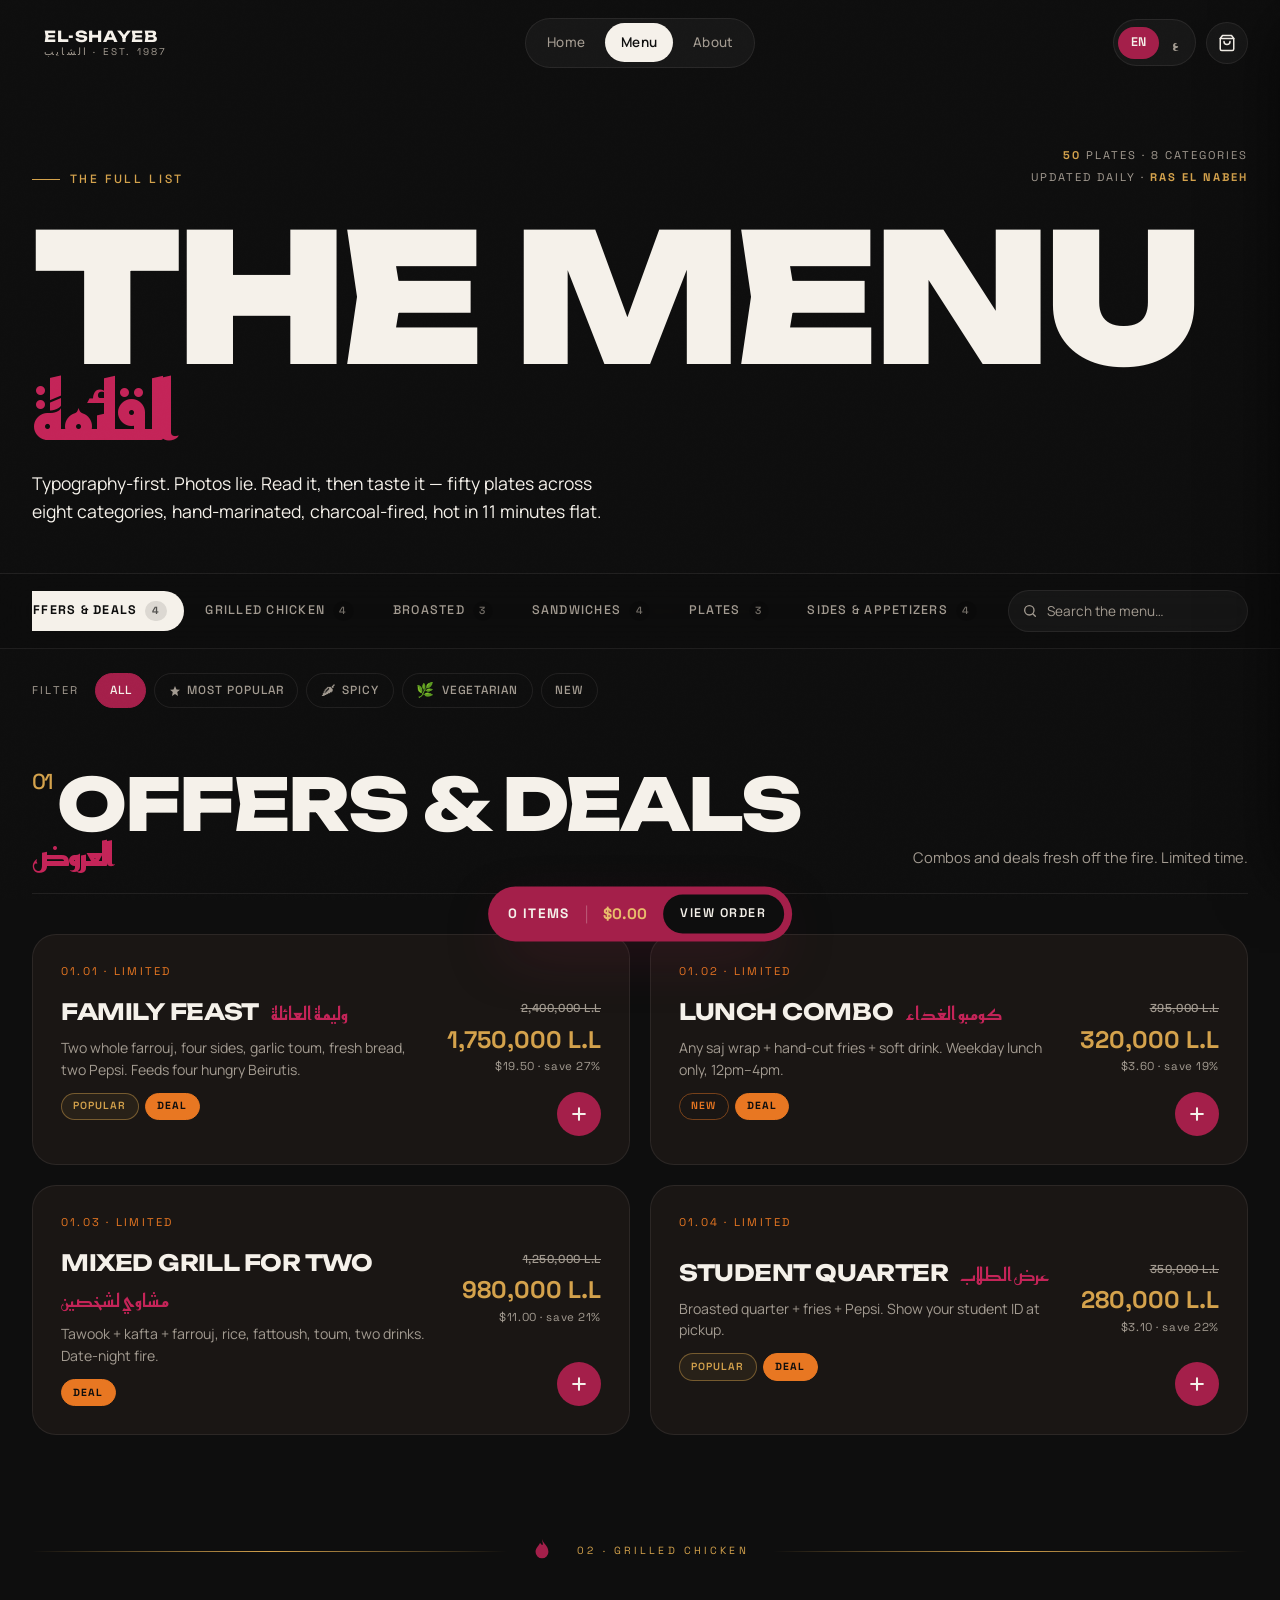
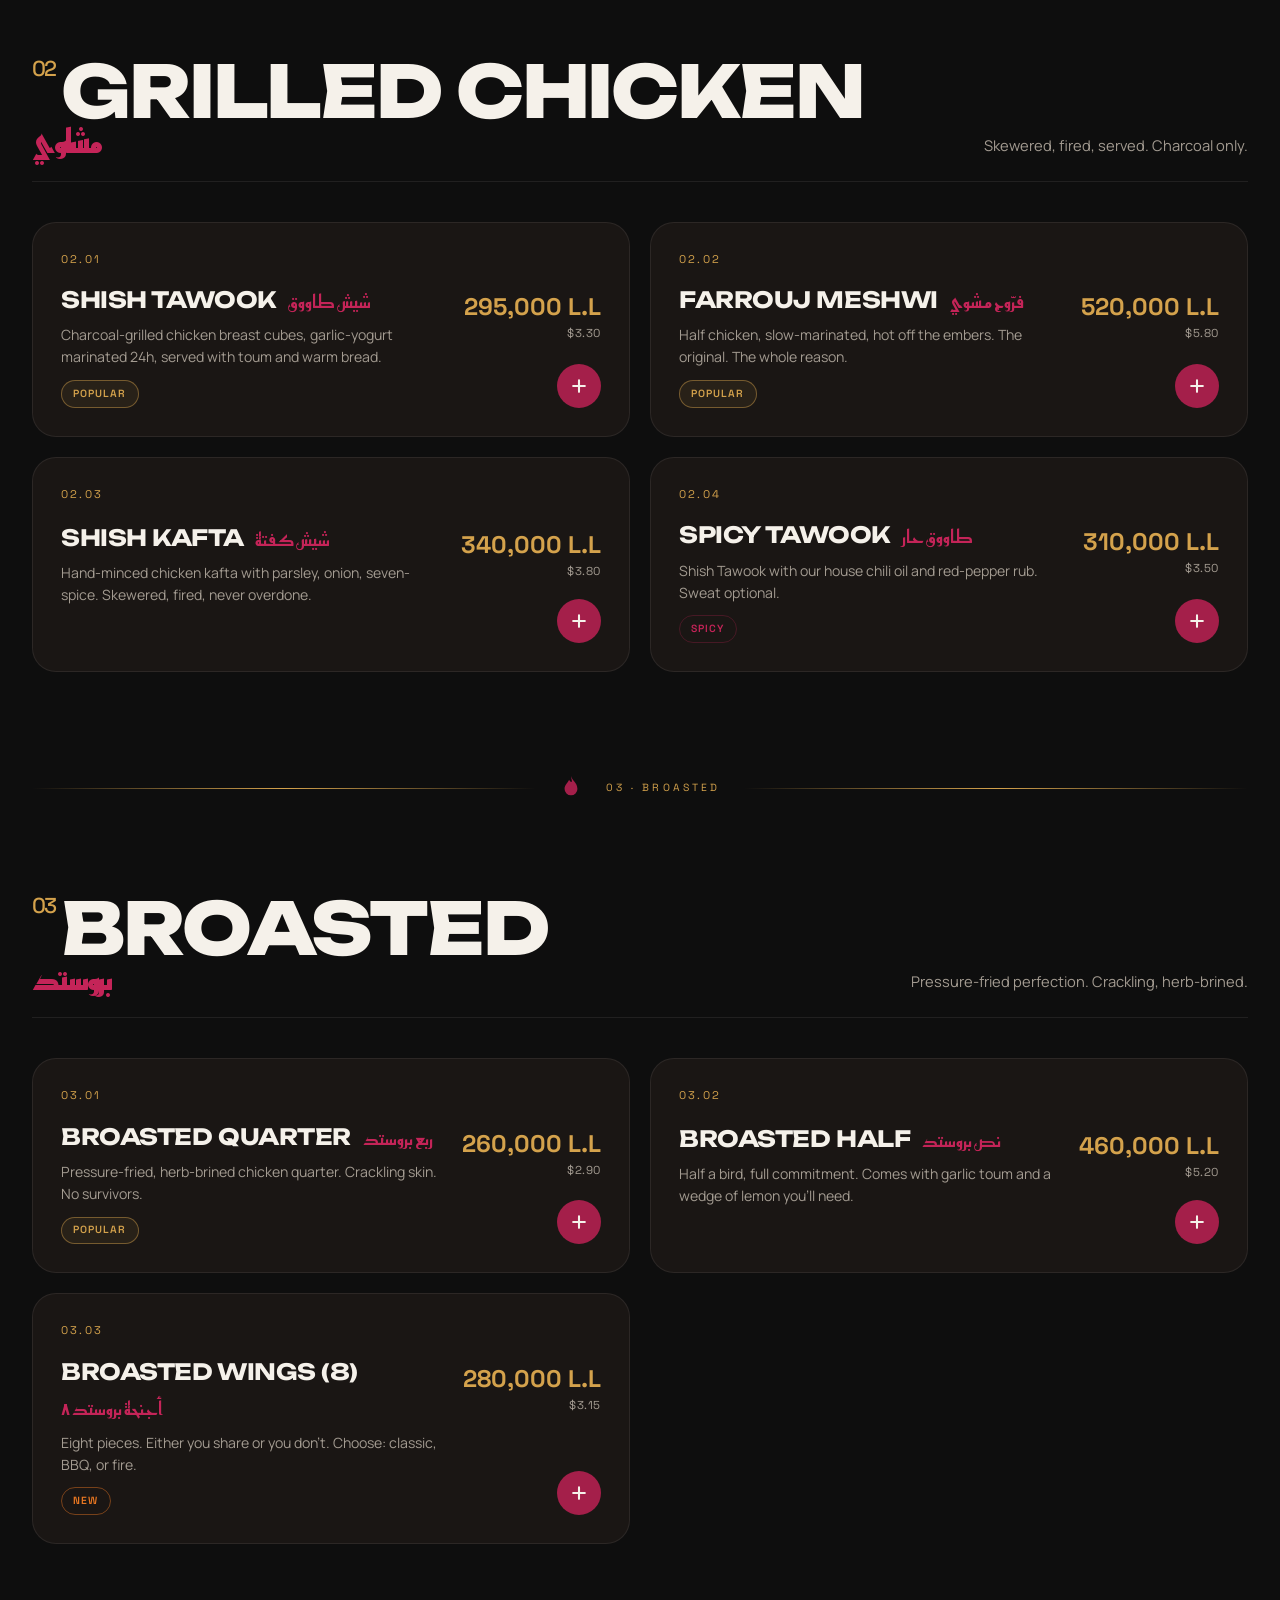
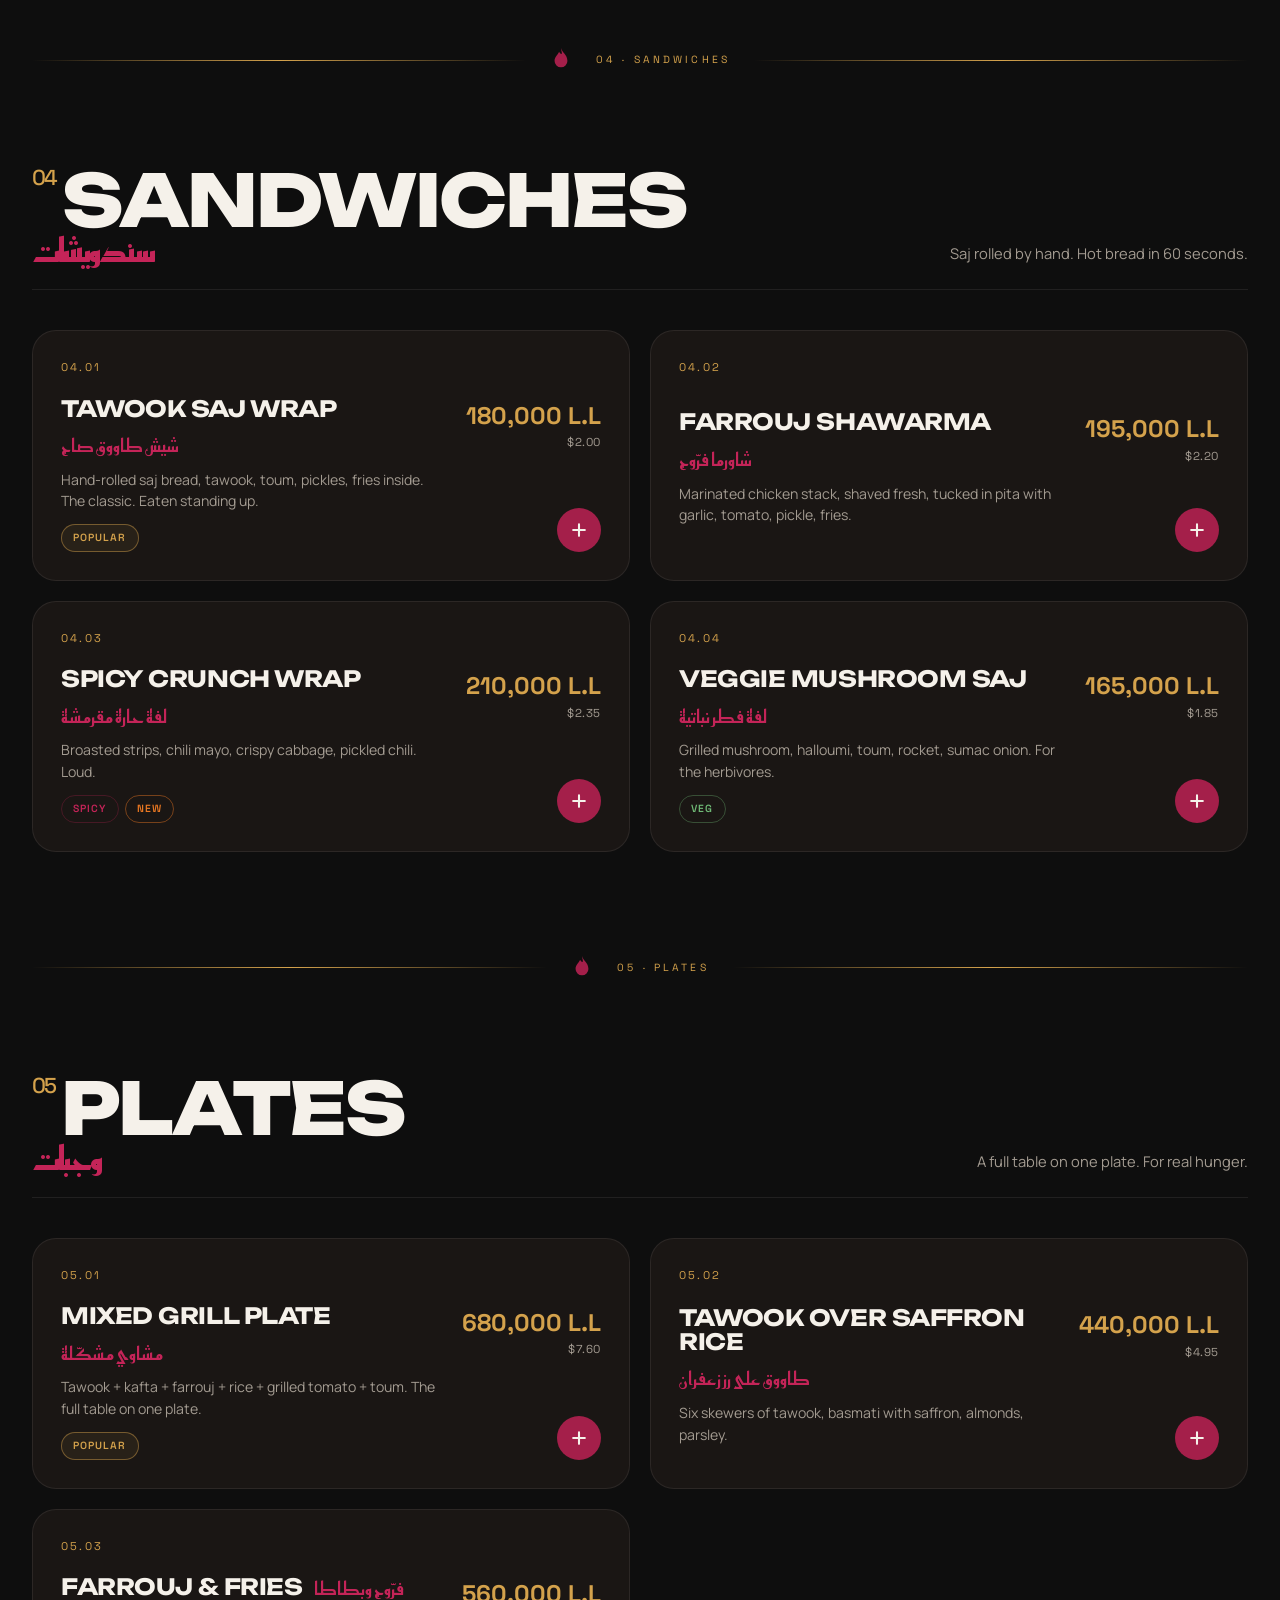
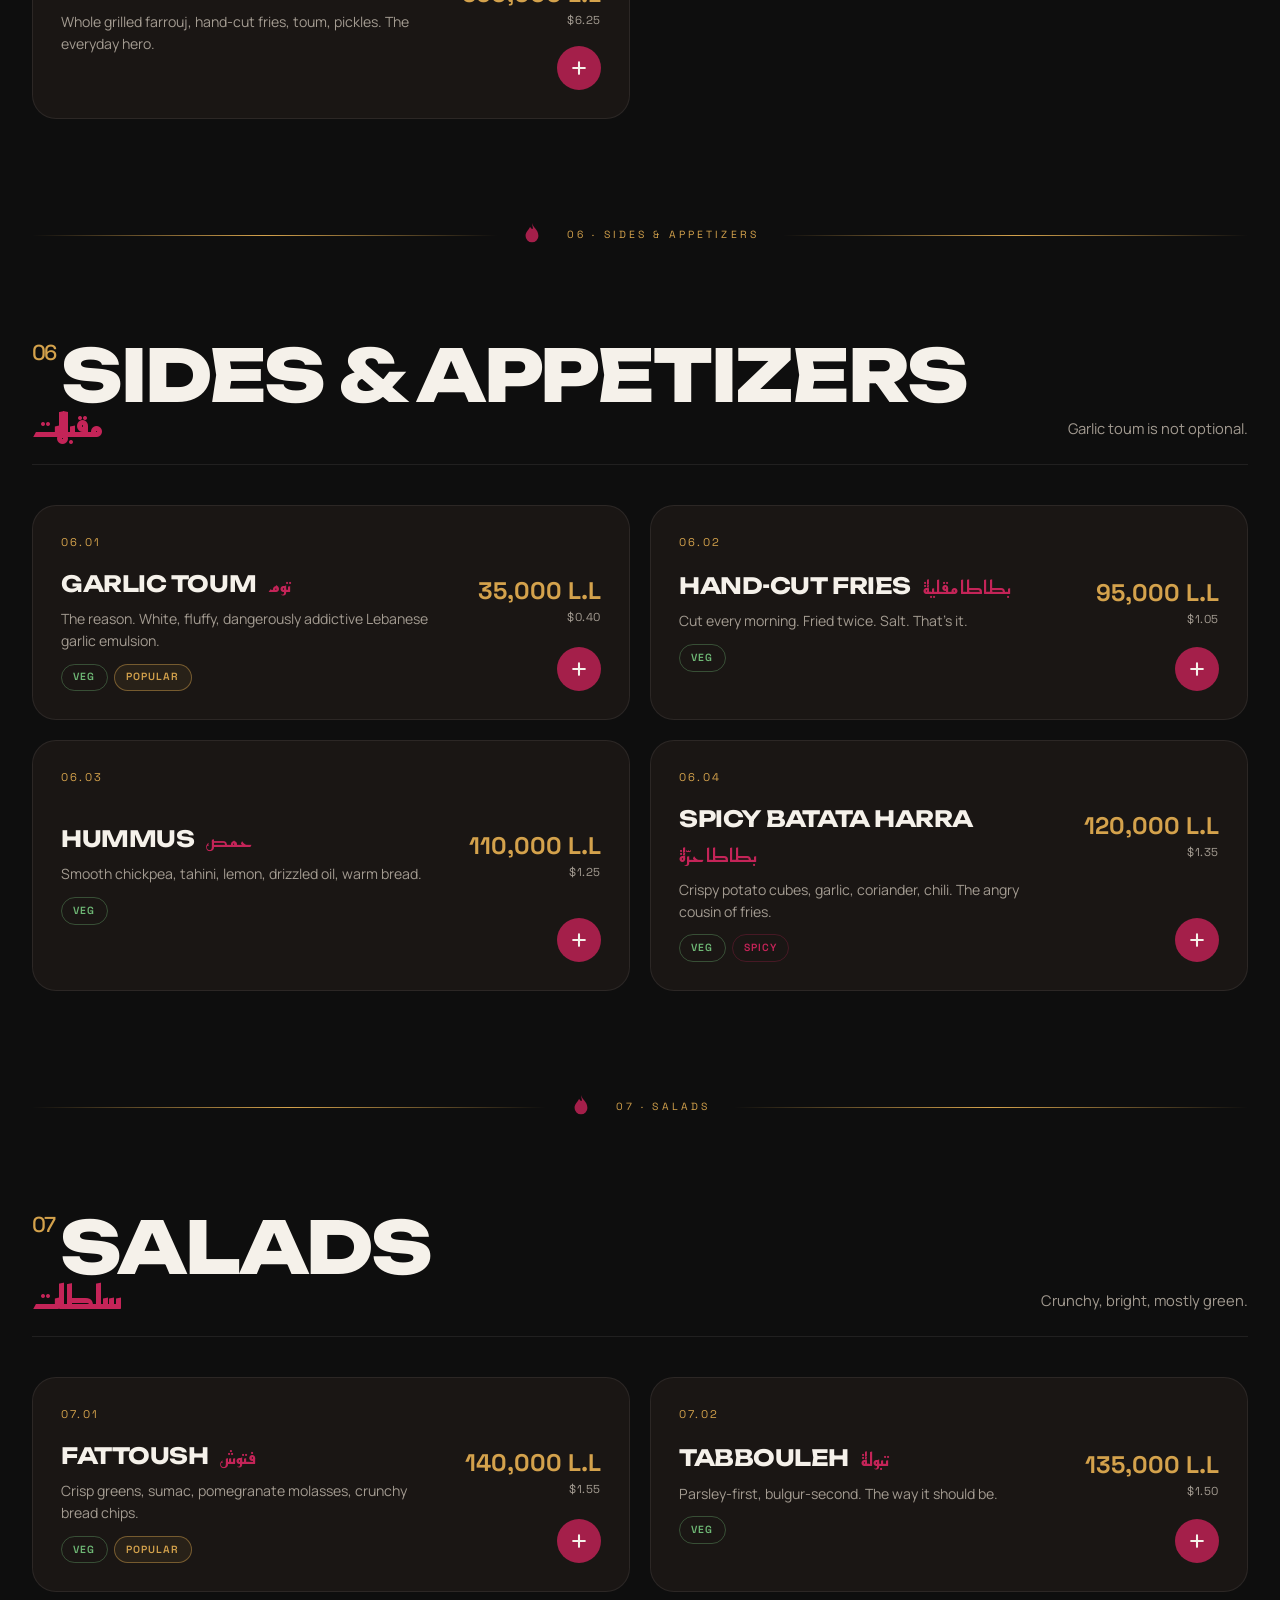
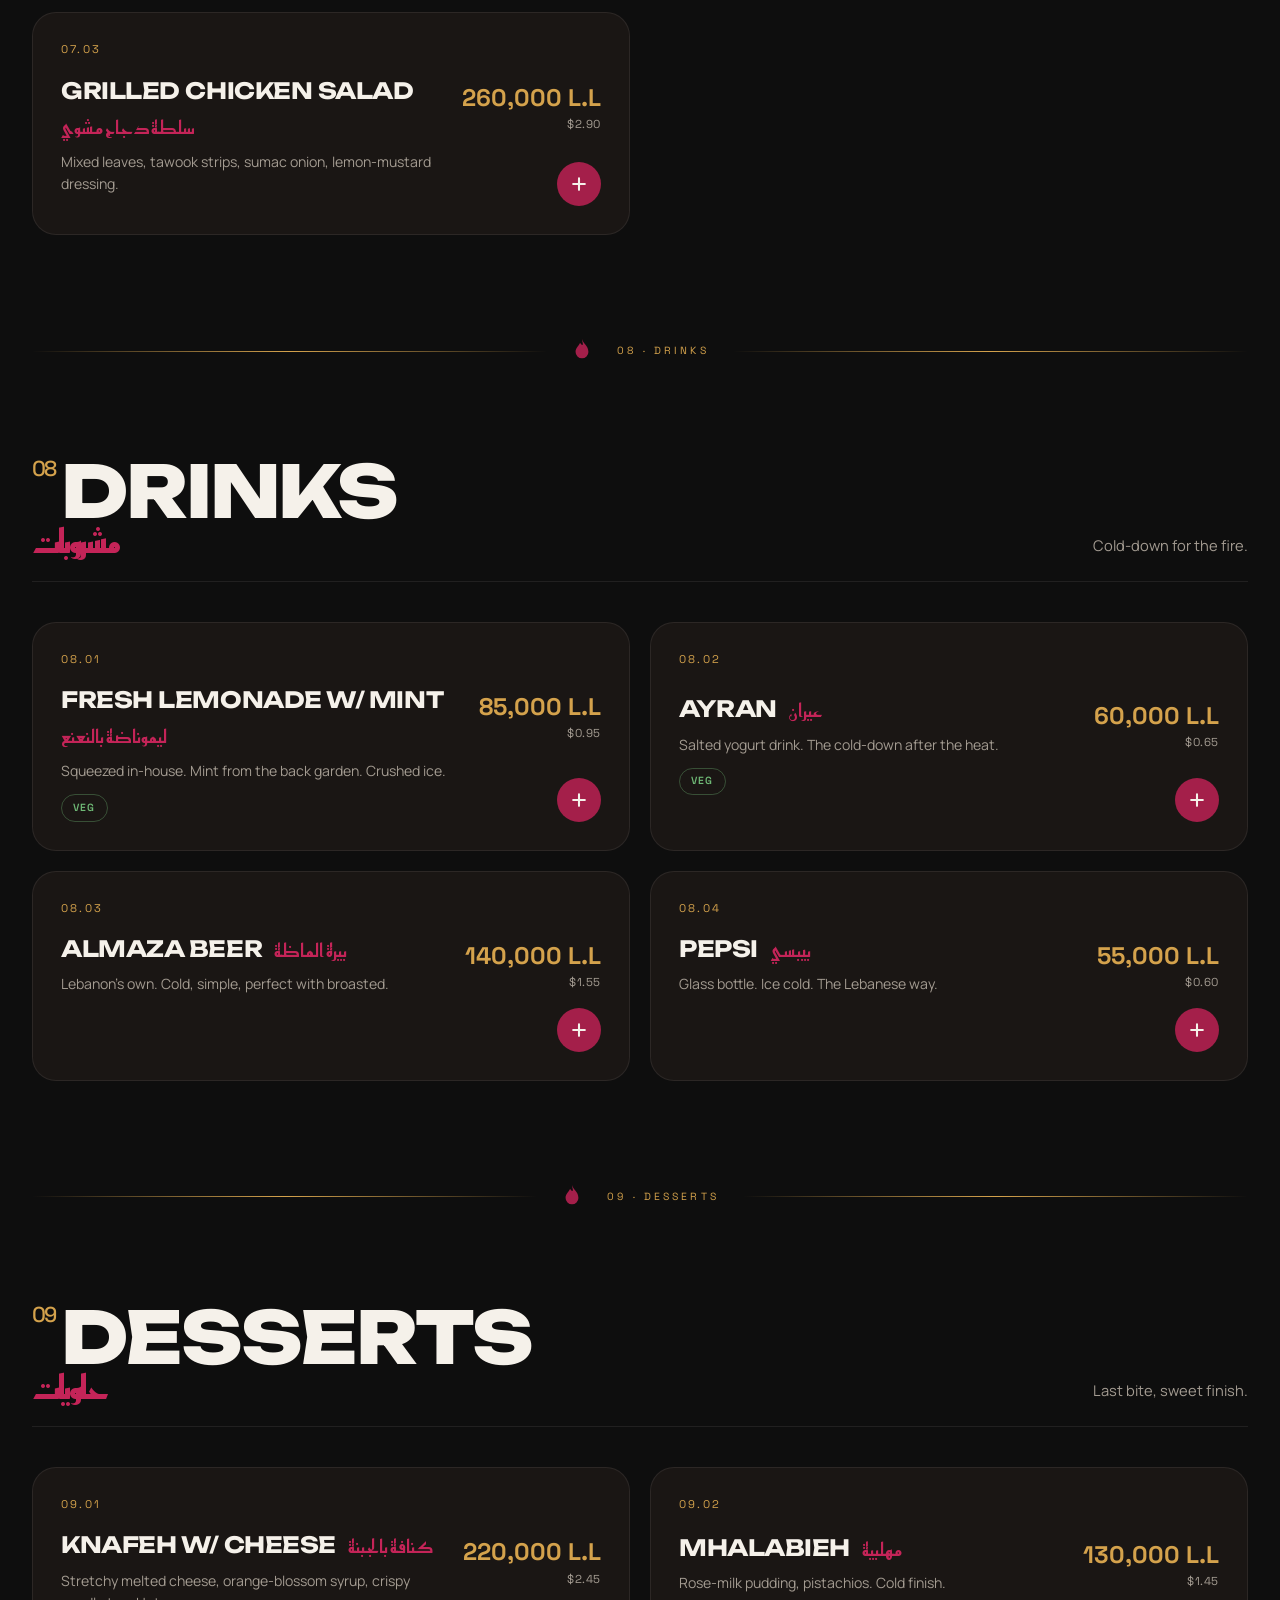
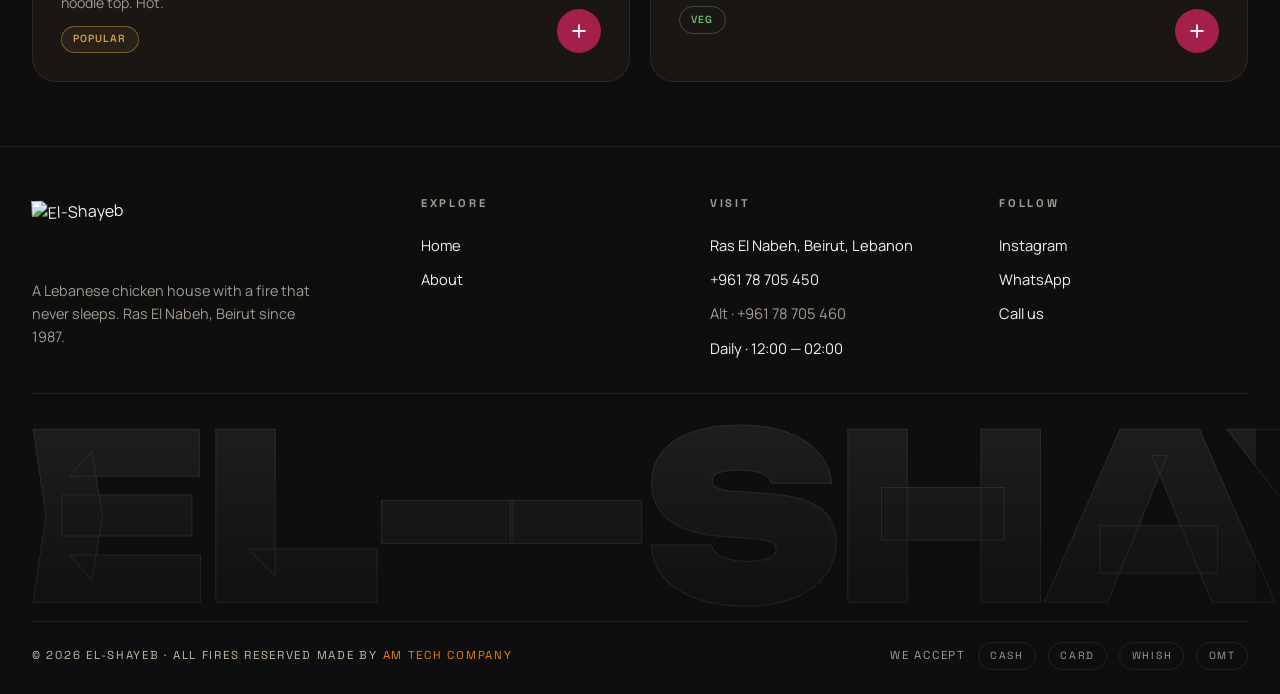
==== commit 132bafba: "Add files via upload" ====
--- a/menu.html
+++ b/menu.html
@@ -11,7 +11,7 @@
 
 <!-- ============ NAV ============ -->
 <nav class="nav" aria-label="Primary">
-  <a href="home.html" class="nav__brand" aria-label="El-Shayeb home">
+  <a href="index.html" class="nav__brand" aria-label="El-Shayeb home">
     <img src="assets/logo-light.png" alt="" />
     <span class="nav__brand-text">
       <strong>EL-SHAYEB</strong>
@@ -20,15 +20,15 @@
   </a>
 
   <ul class="nav__links" role="menubar">
-    <li><a href="home.html" data-i18n="nav.home">Home</a></li>
+    <li><a href="index.html" data-i18n="nav.home">Home</a></li>
     <li><a href="menu.html" class="active" data-i18n="nav.menu">Menu</a></li>
-    <li><a href="home.html#story" data-i18n="nav.about">About</a></li>
+    <li><a href="index.html#story" data-i18n="nav.about">About</a></li>
   </ul>
 
-  <div class="nav__actions">
-    <div class="lang-toggle" aria-label="Language">
-      <button type="button" data-lang="en">EN</button>
-      <button type="button" class="ar" data-lang="ar">ع</button>
+  <div class="nav__center">
+    <div class="lang-toggle" role="group" aria-label="Language">
+      <button type="button" data-lang="en" class="active">EN</button>
+      <button type="button" data-lang="ar"><span class="ar">ع</span></button>
     </div>
     <button type="button" class="cart-btn magnetic" data-open-cart aria-label="Open cart">
       <svg width="18" height="18" viewBox="0 0 24 24" fill="none" stroke="currentColor" stroke-width="2" stroke-linecap="round" stroke-linejoin="round"><path d="M6 2 3 6v14a2 2 0 0 0 2 2h14a2 2 0 0 0 2-2V6l-3-4Z"/><path d="M3 6h18"/><path d="M16 10a4 4 0 0 1-8 0"/></svg>
@@ -38,6 +38,17 @@
       <svg width="18" height="18" viewBox="0 0 24 24" fill="none" stroke="currentColor" stroke-width="2"><path d="M4 7h16M4 12h16M4 17h16"/></svg>
     </button>
   </div>
+
+  <div class="nav__actions">
+    <div class="lang-toggle" role="group" aria-label="Language">
+      <button type="button" data-lang="en" class="active">EN</button>
+      <button type="button" data-lang="ar"><span class="ar">ع</span></button>
+    </div>
+    <button type="button" class="cart-btn magnetic" data-open-cart aria-label="Open cart">
+      <svg width="18" height="18" viewBox="0 0 24 24" fill="none" stroke="currentColor" stroke-width="2" stroke-linecap="round" stroke-linejoin="round"><path d="M6 2 3 6v14a2 2 0 0 0 2 2h14a2 2 0 0 0 2-2V6l-3-4Z"/><path d="M3 6h18"/><path d="M16 10a4 4 0 0 1-8 0"/></svg>
+      <span class="cart-btn__badge" style="display:none">0</span>
+    </button>
+  </div>
 </nav>
 
 <!-- ============ MOBILE NAV ============ -->
@@ -46,10 +57,20 @@
     <svg width="18" height="18" viewBox="0 0 24 24" fill="none" stroke="currentColor" stroke-width="2"><path d="M6 6l12 12M18 6L6 18"/></svg>
   </button>
   <ul>
-    <li><a href="home.html"><span data-i18n="nav.home">Home</span> <small>01</small></a></li>
+    <li><a href="index.html"><span data-i18n="nav.home">Home</span> <small>01</small></a></li>
     <li><a href="menu.html"><span data-i18n="nav.menu">Menu</span> <small>02</small></a></li>
-    <li><a href="home.html#story"><span data-i18n="nav.about">About</span> <small>03</small></a></li>
+    <li><a href="index.html#story"><span data-i18n="nav.about">About</span> <small>03</small></a></li>
   </ul>
+  <div class="mobile-nav__actions">
+    <div class="lang-toggle" role="group" aria-label="Language">
+      <button type="button" data-lang="en" class="active">EN</button>
+      <button type="button" data-lang="ar"><span class="ar">ع</span></button>
+    </div>
+    <button type="button" class="cart-btn magnetic" data-open-cart aria-label="Open cart">
+      <svg width="18" height="18" viewBox="0 0 24 24" fill="none" stroke="currentColor" stroke-width="2" stroke-linecap="round" stroke-linejoin="round"><path d="M6 2 3 6v14a2 2 0 0 0 2 2h14a2 2 0 0 0 2-2V6l-3-4Z"/><path d="M3 6h18"/><path d="M16 10a4 4 0 0 1-8 0"/></svg>
+      <span class="cart-btn__badge" style="display:none">0</span>
+    </button>
+  </div>
 </aside>
 
 <!-- ============ MENU HERO ============ -->
@@ -119,8 +140,8 @@
       <div class="footer__col">
         <h4 data-i18n="footer.col1">Explore</h4>
         <ul>
-          <li><a href="home.html" data-i18n="nav.home">Home</a></li>
-          <li><a href="home.html#story" data-i18n="nav.about">About</a></li>
+          <li><a href="index.html" data-i18n="nav.home">Home</a></li>
+          <li><a href="index.html#story" data-i18n="nav.about">About</a></li>
         </ul>
       </div>
       <div class="footer__col">
--- a/styles.css
+++ b/styles.css
@@ -60,6 +60,7 @@
   scroll-behavior: smooth;
   -webkit-font-smoothing: antialiased;
   text-rendering: optimizeLegibility;
+  overflow-x: hidden;
 }
 
 body {
@@ -340,6 +341,11 @@
   flex-shrink: 0;
 }
 
+/* Mobile-center block: hidden on desktop, shown between logo and burger on mobile */
+.nav__center {
+  display: none;
+}
+
 .lang-toggle {
   display: inline-flex;
   align-items: center;
@@ -409,6 +415,18 @@
 @media (max-width: 1024px) {
   .nav__links { display: none; }
   .nav__menu-btn { display: inline-flex; }
+
+  /* Show lang + cart + burger together, pushed to the right */
+  .nav__center {
+    display: flex;
+    align-items: center;
+    gap: 0.6rem;
+    flex: 1;
+    justify-content: flex-end;
+  }
+
+  /* nav__actions is desktop-only; hide it on mobile */
+  .nav__actions { display: none; }
 }
 
 /* ============================================
@@ -460,6 +478,19 @@
   font-size: 0.7rem;
   color: var(--text-muted);
   letter-spacing: 0.2em;
+}
+
+.mobile-nav__actions {
+  display: flex;
+  align-items: center;
+  gap: 1rem;
+  margin-top: auto;
+  padding-top: 2rem;
+  border-top: 1px solid var(--border-dim);
+}
+.mobile-nav__actions .cart-btn {
+  width: 48px;
+  height: 48px;
 }
 
 /* ============================================
@@ -2130,22 +2161,295 @@
   .footer { padding-left: 1.25rem; padding-right: 1.25rem; }
 }
 
+/* ============================================
+   MOBILE REFINEMENTS — keep the vibe, tighten the fit
+   ============================================ */
+
+/* Tablet & below (≤ 900px) */
+@media (max-width: 900px) {
+  /* Nav */
+  .nav__brand-text strong { font-size: 0.85rem; }
+  .nav__brand-text span { font-size: 0.55rem; letter-spacing: 0.18em; }
+
+  /* Hero — pull meta inline at the top, give title room to breathe */
+  .hero {
+    padding: 7rem 1.25rem 2.5rem;
+    min-height: auto;
+  }
+  .hero__top {
+    position: static;
+    flex-direction: column;
+    align-items: flex-start;
+    gap: 0.75rem;
+    margin-bottom: 0.5rem;
+  }
+  .hero__top-right { text-align: left; width: 100%; }
+  [dir="rtl"] .hero__top-right { text-align: right; }
+  .hero__meta {
+    flex-direction: row;
+    flex-wrap: wrap;
+    gap: 0.4rem 0.9rem;
+    font-size: 0.62rem;
+    letter-spacing: 0.15em;
+  }
+  .hero__title { margin-top: 1.25rem; }
+  .hero__title-row { gap: 0.75rem; }
+  .hero__title-row.tilt-up { transform: rotate(-1deg); }
+  .hero__title-row.tilt-down { transform: rotate(0.6deg); }
+  .hero__divider-row { gap: 0.75rem; margin: 1.25rem 0 1rem; }
+  .hero__divider-row .eyebrow { font-size: 0.6rem; letter-spacing: 0.15em; }
+  .hero__bottom {
+    flex-direction: column;
+    align-items: stretch;
+    gap: 1.5rem;
+    margin-top: 1rem;
+  }
+  .hero__tagline { font-size: 0.95rem; max-width: none; }
+  .hero__ctas .btn { padding: 1rem 1.4rem; font-size: 0.78rem; }
+
+  /* Scale and tame floating illustrations so they don't overlap titles */
+  .floater { opacity: 0.55; transform: scale(0.7); }
+  .hero__flame { width: 100vw; height: 60vh; right: -20%; opacity: 0.28; }
+  .scroll-cue { display: none; }
+
+  /* Marquee — smaller type, tighter gaps */
+  .marquee { padding: 0.9rem 0; }
+  .marquee__track { gap: 1.75rem; }
+  .marquee__item { gap: 1rem; font-size: clamp(1.2rem, 5vw, 1.8rem); }
+  .marquee__item .dot { width: 8px; height: 8px; }
+
+  /* Section heads — stack controls below title */
+  .section { padding: 2rem 1.25rem; }
+  .section__head { gap: 1.25rem; margin-bottom: 1.25rem; }
+  .section__head-right { width: 100%; justify-content: space-between; flex-wrap: wrap; }
+  .carousel-controls button { width: 42px; height: 42px; }
+
+  /* Featured + reviews — let cards size relative to viewport */
+  .featured-card { flex: 0 0 78vw; max-width: 320px; min-height: 340px; padding: 1.5rem 1.25rem; }
+  .featured-card__title { font-size: 1.35rem; }
+  .featured-card__arabic { font-size: 1.25rem; }
+  .featured-card__price strong { font-size: 1.3rem; }
+  .review { flex: 0 0 80vw; max-width: 340px; padding: 1.4rem; }
+  .review__text { font-size: 0.95rem; }
+
+  /* Story — single column, smaller pull */
+  .story { gap: 2rem; }
+  .story__visual { max-width: 320px; aspect-ratio: 4/5; }
+  .story__pull { font-size: clamp(1.6rem, 6vw, 2.4rem); margin-bottom: 1.25rem; }
+  .story__body { font-size: 0.95rem; }
+  .story__sig { flex-wrap: wrap; gap: 0.75rem; margin-top: 1.25rem; }
+  .story__sig > div:first-child { font-size: 2rem !important; }
+  .story__sig .magnetic { margin-left: 0 !important; width: 100%; margin-top: 0.5rem; }
+  .story__sig .magnetic .btn { width: 100%; justify-content: center; }
+
+  /* Location — tighter rows, smaller map */
+  .location { gap: 2rem; }
+  .location__info { gap: 1.5rem; }
+  .location__title { font-size: clamp(2rem, 8vw, 3rem); }
+  .location__row {
+    grid-template-columns: 1fr;
+    gap: 0.35rem;
+    padding: 1rem 0;
+  }
+  .location__row-label { font-size: 0.62rem; letter-spacing: 0.18em; }
+  .location__row-action { justify-self: start; margin-top: 0.25rem; }
+  .location__map { min-height: 280px; border-radius: 18px; }
+  .location__info > div:last-child { flex-direction: column; align-items: stretch; }
+  .location__info > div:last-child .magnetic { width: 100%; }
+  .location__info > div:last-child .btn { width: 100%; justify-content: center; }
+
+  /* Footer */
+  .footer { padding: 2rem 1.25rem 1.25rem; }
+  .footer__brand img { height: 50px; margin-bottom: 1rem; }
+  .footer__brand p { font-size: 0.85rem; }
+  .footer__col h4 { margin-bottom: 0.85rem; }
+  .footer__col ul { gap: 0.5rem; }
+  .footer__col a { font-size: 0.88rem; }
+  .footer__giant { font-size: clamp(3rem, 22vw, 7rem); margin-top: 1rem; }
+  .footer__bottom { gap: 0.75rem; font-size: 0.62rem; letter-spacing: 0.1em; }
+  .footer__pay { flex-wrap: wrap; gap: 0.4rem; }
+  .footer__pay-chip { font-size: 0.58rem; padding: 0.25rem 0.55rem; }
+
+  /* Menu page */
+  .menu-hero { padding: 7rem 1.25rem 2rem; }
+  .menu-hero__top { margin-bottom: 1.25rem; gap: 0.75rem; }
+  .menu-hero__meta { text-align: left; font-size: 0.62rem; line-height: 1.7; }
+  [dir="rtl"] .menu-hero__meta { text-align: right; }
+  .menu-hero__title { font-size: clamp(3rem, 16vw, 6rem); }
+  .menu-hero__intro { font-size: 0.95rem; margin-top: 1rem; }
+
+  .menu-tabs { padding: 0.75rem 1.25rem; }
+  .menu-tabs__inner { gap: 0.75rem; }
+  .menu-tab { padding: 0.5rem 0.85rem; font-size: 0.7rem; }
+  .menu-tab__count { font-size: 0.58rem; padding: 0.08rem 0.35rem; }
+
+  .menu-filters { padding: 1rem 1.25rem 0; gap: 0.4rem; }
+  .menu-filters__label { width: 100%; margin-right: 0; margin-bottom: 0.25rem; }
+  .menu-chip { padding: 0.4rem 0.75rem; font-size: 0.68rem; }
+
+  .menu-section { padding: 2.5rem 1.25rem; }
+  .menu-section__head { margin-bottom: 1.5rem; padding-bottom: 1rem; gap: 1rem; }
+  .menu-section__title { font-size: clamp(2rem, 9vw, 3.5rem); }
+  .menu-section__intro { font-size: 0.88rem; max-width: none; }
+  .flame-divider { gap: 0.85rem; margin: 1.75rem auto 1.25rem; }
+  .flame-divider .label { font-size: 0.58rem; letter-spacing: 0.2em; }
+
+  /* Cart drawer — full width on phones */
+  .cart-drawer { width: 100%; max-width: 100%; }
+  .cart-drawer__head { padding: 1.25rem; }
+  .cart-drawer__foot { padding: 1.25rem; }
+}
+
+/* Phone (≤ 560px) — tightest layout */
 @media (max-width: 560px) {
-  .hero__top { position: static; margin-bottom: 1rem; }
-  .hero { padding-top: 7rem; }
-  .featured-card { flex: 0 0 280px; min-height: 360px; padding: 1.5rem 1.25rem; }
-  .review { flex: 0 0 300px; }
+  /* Nav: hide wordmark text, slim down */
+  .nav { padding: 0.75rem 1rem; gap: 0.5rem; }
+  .nav.scrolled { padding-top: 0.65rem; padding-bottom: 0.65rem; }
   .nav__brand-text { display: none; }
-  .nav { padding: 0.85rem 1rem; gap: 0.5rem; }
-  .nav__brand img { height: 38px; }
-  .section { padding-top: 2.5rem; padding-bottom: 2.5rem; }
-  .menu-item { grid-template-columns: 1fr; }
-  .menu-item__right { flex-direction: row; align-items: center; }
-  .menu-item__price { text-align: left; }
+  .nav__brand img { height: 36px; }
+  .cart-btn, .nav__menu-btn { width: 40px; height: 40px; }
+
+  /* Mobile drop-down nav menu */
+  .mobile-nav { padding: 4.5rem 1.25rem 2rem; }
+  .mobile-nav a { font-size: clamp(1.75rem, 9vw, 2.5rem); }
+
+  /* Compact language toggle on phones */
+  .lang-toggle { padding: 0.18rem; }
+  .lang-toggle button { padding: 0.32rem 0.55rem; font-size: 0.7rem; }
+  .lang-toggle .ar { font-size: 0.95rem; line-height: 1; }
+
+  /* Hero — even tighter */
+  .hero { padding: 6rem 1rem 2rem; }
+  .hero__el { font-size: clamp(3rem, 16vw, 5rem); letter-spacing: -0.035em; }
+  .hero__arabic { font-size: clamp(2.2rem, 11vw, 3.5rem); }
+  .hero__title-row { gap: 0.5rem; }
+  .hero__tagline { font-size: 0.9rem; line-height: 1.55; }
+  .hero__ctas { width: 100%; }
+  .hero__ctas .magnetic, .hero__ctas .btn { width: 100%; }
+  .hero__ctas .btn { justify-content: center; }
+  .hero__meta { font-size: 0.6rem; }
+  /* Hide the most decorative floaters on very small screens to avoid clutter */
+  .floater { display: none; }
+
+  /* Marquee — keep but smaller */
+  .marquee { padding: 0.75rem 0; }
+  .marquee__track { gap: 1.25rem; }
+  .marquee__item { font-size: 1.1rem; gap: 0.75rem; }
+
+  /* Sections */
+  .section { padding: 2rem 1rem; }
+  .display-m { font-size: clamp(1.75rem, 8vw, 2.5rem); }
+
+  /* Values stack already happens — just tighten */
+  .value { padding: 1.75rem 1.25rem; gap: 0.9rem; }
+  .value h3 { font-size: 1.25rem; }
+  .value h3 .ar { font-size: 0.9rem; }
+  .value p { font-size: 0.9rem; }
+  .value__icon { width: 48px; height: 48px; }
+
+  /* Featured + reviews — full-width feeling cards */
+  .featured-track, .reviews-track {
+    padding-left: 1rem; padding-right: 1rem;
+    margin-left: -1rem; margin-right: -1rem;
+    gap: 0.85rem;
+  }
+  .featured-card { flex: 0 0 84vw; min-height: 320px; padding: 1.35rem 1.15rem; border-radius: 20px; }
+  .review { flex: 0 0 86vw; padding: 1.25rem; border-radius: 18px; }
+  .review__author { gap: 0.6rem; padding-top: 0.85rem; }
+  .review__verified { display: none; }
+
+  /* Story section */
+  .section--cream { padding: 2.25rem 1rem; }
+  .story__visual { max-width: 100%; padding: 1.25rem; }
+
+  /* Location */
+  .location__map { min-height: 240px; }
+  .location__pin-card { padding: 0.5rem 0.7rem; }
+  .location__pin-card strong { font-size: 0.75rem; }
+  .location__pin-card span { font-size: 0.55rem; }
+
+  /* Footer */
+  .footer { padding: 2rem 1rem 1.25rem; }
+  .footer__top { gap: 1.75rem; padding-bottom: 1.5rem; }
+  .footer__giant { font-size: clamp(2.5rem, 18vw, 5rem); }
+  .footer__bottom { flex-direction: column; align-items: flex-start; }
+
+  /* Menu hero */
+  .menu-hero { padding: 6rem 1rem 1.5rem; }
+  .menu-hero__title { font-size: clamp(2.75rem, 18vw, 5rem); }
+  .menu-hero__title .ar { font-size: 0.4em; }
+
+  /* Menu tabs */
+  .menu-tabs { padding: 0.65rem 1rem; }
+  .menu-tabs__inner { gap: 0.6rem; }
+  .menu-tab { padding: 0.45rem 0.75rem; font-size: 0.65rem; letter-spacing: 0.08em; }
+
+  /* Menu filters */
+  .menu-filters { padding: 0.85rem 1rem 0; }
+
+  /* Menu sections */
+  .menu-section { padding: 2rem 1rem 1.5rem; }
+  .menu-section__title { font-size: clamp(1.85rem, 10vw, 3rem); }
+  .menu-section__title .num { font-size: 0.35em; }
+  .menu-section__intro { font-size: 0.85rem; }
+
+  /* Menu item — single column, price + add in a tidy row */
+  .menu-grid { gap: 0.85rem; }
+  .menu-item {
+    grid-template-columns: 1fr;
+    padding: 1.35rem 1.15rem;
+    gap: 1rem;
+    border-radius: 18px;
+  }
+  .menu-item__num { font-size: 0.62rem; letter-spacing: 0.18em; }
+  .menu-item__title { font-size: 1.2rem; }
+  .menu-item__title-ar { font-size: 1rem; }
+  .menu-item__desc { font-size: 0.85rem; }
+  .menu-item__right {
+    flex-direction: row;
+    align-items: center;
+    justify-content: space-between;
+    gap: 1rem;
+    border-top: 1px dashed var(--border-warm);
+    padding-top: 0.85rem;
+  }
   .menu-item__price strong, .menu-item__price span { text-align: left; }
-  .menu-section__head { gap: 1rem; }
-  .offer-banner { padding: 1.5rem; }
-  .newsletter { padding: 3rem 1.5rem; }
-  .newsletter__form { flex-direction: column; padding: 0.5rem; border-radius: 18px; }
+  [dir="rtl"] .menu-item__price strong, [dir="rtl"] .menu-item__price span { text-align: right; }
+  .menu-item__price strong { font-size: 1.3rem; }
+  .menu-item__add { width: 42px; height: 42px; }
+
+  /* Offer banner */
+  .offer-banner { padding: 1.75rem 1.25rem; border-radius: 20px; }
+  .countdown { padding: 1rem; gap: 0.4rem; }
+  .countdown__cell strong { font-size: 1.6rem; }
+  .countdown__cell span { font-size: 0.55rem; letter-spacing: 0.15em; }
+
+  /* Newsletter */
+  .newsletter { padding: 2.5rem 1.25rem; border-radius: 22px; }
+  .newsletter__form { flex-direction: column; padding: 0.5rem; border-radius: 18px; gap: 0.5rem; }
   .newsletter__form input { text-align: center; }
-}
+  .newsletter__form button { width: 100%; justify-content: center; }
+
+  /* Order chip */
+  .order-chip { font-size: 0.8rem; padding-left: 1rem; bottom: 1rem; }
+  .order-chip__count span:nth-child(2) { display: none; }
+  .order-chip__btn { padding: 0.55rem 0.85rem; font-size: 0.7rem; }
+
+  /* General button sizing — keep tap targets ≥ 42px */
+  .btn { padding: 0.95rem 1.3rem; font-size: 0.75rem; gap: 0.55rem; }
+
+  /* Cart drawer items */
+  .cart-drawer__head h3 { font-size: 1rem; }
+  .cart-drawer__row.total strong { font-size: 1.2rem; }
+}
+
+/* Very small phones (≤ 380px) — final squeeze */
+@media (max-width: 380px) {
+  .nav { padding: 0.65rem 0.85rem; }
+  .nav__brand img { height: 32px; }
+  .hero__el { font-size: clamp(2.6rem, 17vw, 4rem); }
+  .hero__arabic { font-size: clamp(2rem, 12vw, 3rem); }
+  .menu-hero__title { font-size: clamp(2.4rem, 20vw, 4rem); }
+  .featured-card { flex: 0 0 88vw; }
+  .review { flex: 0 0 90vw; }
+}
